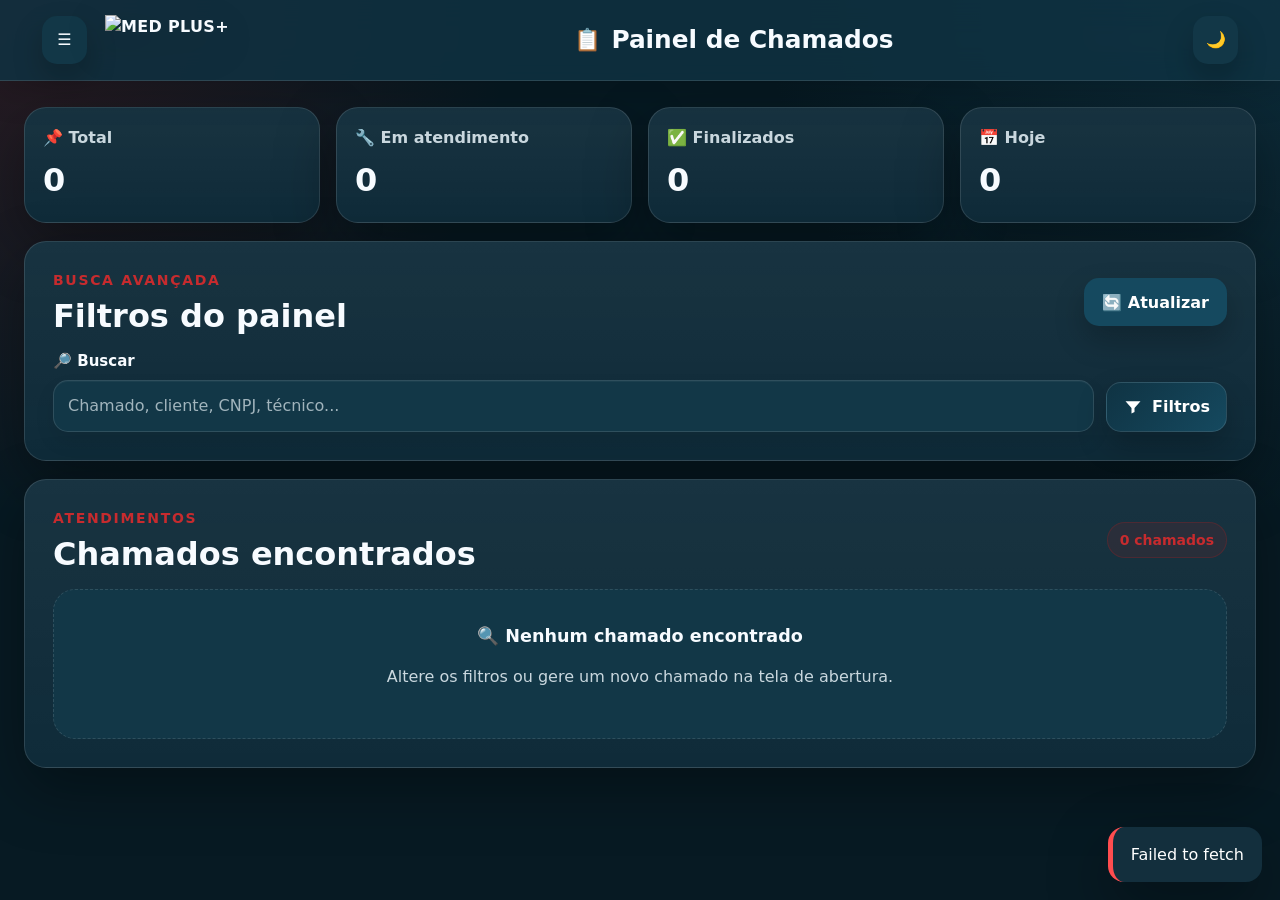
==== painel.html @ 8d83e9e7 "Add files via upload" ====
<!DOCTYPE html>
<html lang="pt-BR">
<head>
  <meta charset="UTF-8" />
  <meta name="viewport" content="width=device-width, initial-scale=1.0" />
  <title>MED PLUS+ | Painel de Chamados</title>
  <link rel="shortcut icon" href="https://blogger.googleusercontent.com/img/b/R29vZ2xl/AVvXsEjEnOYKhxs5CbcqMeT-HttvPM5xzM1Gk_jV-ca9KFkPjk3x4O4TxDfj8fb7TMnOSiqRZgmbYDyKocyrcpR10Oij6Fhs1WZjzoe_5eAXpLEUS4jT5cEJkkdppXi6frqBWKbQjg06WeVpSRdLx1M2m91LhE-siLnAp0raZ5mOh1l3hMmehkoLSzsHRmPF_fwx/w400-h400/favicon-chamados.png">
  <link rel="shortcut icon" href="https://blogger.googleusercontent.com/img/a/AVvXsEgi3Apl0d1aGH7Sgdc1OXUbwQOy-n5Vpbhw9_m6-nEz-gC8ZkcPmGbwudY_R-kpgwnj9A8uEKUyyxe3MTFi7eTRhi9lgKI9nmAN2_XBYCa8NOwPxZAK1FQBvgh2HNTLo6NVAWqRQuXYECIHDy5UHLBXyFg5l4YdU__1YVtJJmyBub4fdSTCDJDDyqCy1zdU=s1600">
  <link rel="stylesheet" href="style.css" />
</head>
<body class="app-body page-painel">
  <aside id="sidebar" class="sidebar">
    <div class="sidebar-brand">
      <a class="brand brand-logo-link" href="#" aria-label="MED PLUS+ - Abertura de Chamados">
        <img class="brand-logo-img" src="https://blogger.googleusercontent.com/img/b/R29vZ2xl/AVvXsEgywsdWKH6rlDURrDoENalBtkXnhxike5bP4lesilVl-vBhsPrYmIIDLESb8VpR1e6AcRyxgXcyW8snNH4tSyIaJmTizACfOeqQYUjoaXhPE0MmMlHigietjYjKFLpEx5lccR3l10Q5RBwQMNBG8ENz6rAsMubobIyLRZa5DOLpWFtkMEH0Bx8_2LPVZFmb/s16000/logotipo-med-plus2025-1.png" alt="MED PLUS+" loading="eager" />
      </a>
    </div>

    <nav class="sidebar-nav" aria-label="Menu lateral">
      <a class="nav-link active" href="painel.html">📋 Painel de Chamados</a>
      <a class="nav-link disabled" href="https://solucoesmedplus.github.io/central-servicos/checklist-NX.html" target="_blank" rel="noopener noreferrer">🗂️ Checklist NX</a>
      <a class="nav-link disabled" href="https://solucoesmedplus.github.io/central-servicos/checklist-clean-install-NX.html" target="_blank" rel="noopener noreferrer">🗂️ Checklist Clean Install NX</a>
      <a class="nav-link disabled" href="https://solucoesmedplus.github.io/central-servicos/checklist-reinstall-NX.html" target="_blank" rel="noopener noreferrer">🗂️ Checklist Reinstall NX</a>
      <a class="nav-link disabled" href="https://solucoesmedplus.github.io/central-servicos/checklist-cr10-12-15.html" target="_blank" rel="noopener noreferrer">🗂️ Checklist-CR10-X | CR12-X | CR15-X</a>
      <a class="nav-link disabled" href="https://solucoesmedplus.github.io/central-servicos/checklist_cr 30x-30xm.html" target="_blank" rel="noopener noreferrer">🗂️ Checklist-CR30-X | CR30-XM</a>
      <a class="nav-link disabled" href="https://solucoesmedplus.github.io/central-servicos/checklist_CR25_CR 35x.html" target="_blank" rel="noopener noreferrer">🗂️ Checklist-CR25 | CR35-X</a>
      <a class="nav-link disabled" href="https://solucoesmedplus.github.io/central-servicos/checklist_CR75_CR 85x.html" target="_blank" rel="noopener noreferrer">🗂️ Checklist-CR75 | CR85-X</a>
      <!-- <a class="nav-link disabled" href="#">⚙️ Link futuro 08</a> -->
      <!-- <a class="nav-link disabled" href="#">🔐 Link futuro 09</a> -->
      <!-- <a class="nav-link disabled" href="#">🚪 Link futuro 10</a> -->
    </nav>

    <div class="sidebar-footer">
      <span>MED PLUS+ ©</span>
      <span>Sistema de Chamados</span>
      <span>Agenda técnica</span>
      <span>Checklists</span>
    </div>
  </aside>

  <header class="topbar painel-topbar">
    <button id="sidebarToggle" class="icon-btn" type="button" aria-label="Abrir menu">☰</button>

    <a class="brand painel-brand brand-logo-link" href="painel.html" aria-label="MED PLUS+ - Painel de Chamados">
      <img class="brand-logo-img" src="https://blogger.googleusercontent.com/img/b/R29vZ2xl/AVvXsEgywsdWKH6rlDURrDoENalBtkXnhxike5bP4lesilVl-vBhsPrYmIIDLESb8VpR1e6AcRyxgXcyW8snNH4tSyIaJmTizACfOeqQYUjoaXhPE0MmMlHigietjYjKFLpEx5lccR3l10Q5RBwQMNBG8ENz6rAsMubobIyLRZa5DOLpWFtkMEH0Bx8_2LPVZFmb/s16000/logotipo-med-plus2025-1.png" alt="MED PLUS+" loading="eager" />
    </a>

    <div class="topbar-title">
      <span class="title-icon">📋</span>
      <h1>Painel de Chamados</h1>
    </div>

    <div class="topbar-actions">
      <!-- <a class="btn btn-ghost hide-mobile" href="index.html">➕ Novo</a> -->
      <button id="themeToggle" class="theme-toggle" type="button" aria-label="Alternar tema">🌙</button>
    </div>
  </header>

  <main class="painel-shell">
    <section class="dashboard-row animate-in">
      <article class="metric-card">
        <span>📌 Total</span>
        <strong id="metricTotal">0</strong>
      </article>
      <article class="metric-card">
        <span>🔧 Em atendimento</span>
        <strong id="metricAtendimento">0</strong>
      </article>
      <article class="metric-card">
        <span>✅ Finalizados</span>
        <strong id="metricFinalizado">0</strong>
      </article>
      <article class="metric-card">
        <span>📅 Hoje</span>
        <strong id="metricHoje">0</strong>
      </article>
    </section>

    <section class="filters-card animate-in delay-1">
      <div class="section-heading compact">
        <div>
          <p class="eyebrow">Busca avançada</p>
          <h2>Filtros do painel</h2>
        </div>
        <button id="reloadBtn" class="btn btn-secondary" type="button">🔄 Atualizar</button>
      </div>

      <div class="filters-search-row">
        <div class="field search-field">
          <label for="filtroBusca">🔎 Buscar</label>
          <input id="filtroBusca" type="text" placeholder="Chamado, cliente, CNPJ, técnico..." />
        </div>

        <button id="filtersToggleBtn" class="filter-toggle-btn" type="button" aria-controls="advancedFiltersAccordion" aria-expanded="false" title="Abrir filtros avançados">
          <svg class="filter-icon" viewBox="0 0 24 24" aria-hidden="true" focusable="false">
            <path d="M3 5h18l-7.2 8.1v4.8l-3.6 1.8v-6.6L3 5z"></path>
          </svg>
          <span>Filtros</span>
        </button>
      </div>

      <div id="advancedFiltersAccordion" class="filters-accordion" hidden>
        <div class="filters-grid filters-grid-advanced">
          <div class="field">
            <label for="filtroTecnico">👨‍🔧 Técnico</label>
            <input id="filtroTecnico" type="text" placeholder="Nome do técnico" />
          </div>
          <div class="field">
            <label for="filtroStatus">📌 Status</label>
            <select id="filtroStatus">
              <option value="">Todos</option>
              <option>Aluguel</option>
              <option>Avulso</option>
              <option>Contrato</option>
              <option>Desinstalação</option>
              <option>Garantia</option>
              <option>Instalação</option>
            </select>
          </div>
          <div class="field">
            <label for="filtroSituacao">🔧 Situação</label>
            <select id="filtroSituacao">
              <option value="">Todas</option>
              <option>Em atendimento 🔧</option>
              <option>Finalizado ✅</option>
            </select>
          </div>
          <div class="field">
            <label for="filtroPeriodo">🌗 Período</label>
            <select id="filtroPeriodo">
              <option value="">Todos</option>
              <option>Manhã</option>
              <option>Tarde</option>
              <option>Noite</option>
            </select>
          </div>
          <div class="field">
            <label for="filtroDataInicial">📅 Data inicial</label>
            <input id="filtroDataInicial" type="date" />
          </div>
          <div class="field">
            <label for="filtroDataFinal">📅 Data final</label>
            <input id="filtroDataFinal" type="date" />
          </div>
          <div class="filter-actions">
            <button id="clearFiltersBtn" class="btn btn-ghost" type="button">🧹 Limpar filtros</button>
          </div>
        </div>
      </div>
    </section>

    <section class="calls-section animate-in delay-2">
      <div class="section-heading compact">
        <div>
          <p class="eyebrow">Atendimentos</p>
          <h2>Chamados encontrados</h2>
        </div>
        <span id="resultCount" class="badge">0 chamados</span>
      </div>
      <div id="chamadosList" class="calls-list"></div>
      <div id="emptyState" class="empty-state hidden">
        <strong>🔍 Nenhum chamado encontrado</strong>
        <p>Altere os filtros ou gere um novo chamado na tela de abertura.</p>
      </div>
    </section>
  </main>

  <dialog id="osModal" class="modal-os">
    <div class="modal-header no-print">
      <div>
        <p class="eyebrow">Ordem de Serviço</p>
        <h2 id="modalTitle">Gerar OS</h2>
      </div>
      <button id="closeModalBtn" class="icon-btn" type="button">✕</button>
    </div>

    <form id="formOS" class="os-form">
      <input type="hidden" id="osNumeroChamado" name="numeroChamado" />

      <section id="printArea" class="print-area">
        <div class="print-header">
          <a class="brand brand-logo-link print-brand-logo" href="#" aria-label="MED PLUS+">
            <img class="brand-logo-img" src="https://blogger.googleusercontent.com/img/b/R29vZ2xl/AVvXsEgywsdWKH6rlDURrDoENalBtkXnhxike5bP4lesilVl-vBhsPrYmIIDLESb8VpR1e6AcRyxgXcyW8snNH4tSyIaJmTizACfOeqQYUjoaXhPE0MmMlHigietjYjKFLpEx5lccR3l10Q5RBwQMNBG8ENz6rAsMubobIyLRZa5DOLpWFtkMEH0Bx8_2LPVZFmb/s16000/logotipo-med-plus2025-1.png" alt="MED PLUS+" loading="eager" />
          </a>

          <div class="print-support">
            <span>Para suporte:</span>
            <strong><span class="whatsapp-symbol" aria-hidden="true">🟢</span> WhatsApp (11) 98872-0944</strong>
          </div>
        </div>

        <div class="print-document-title">
          <div class="print-title">
            <h2>Ordem de Serviço</h2>
            <p>Registro técnico de atendimento</p>
          </div>
          <div class="print-number">
            <span>Nº OS</span>
            <strong id="printNumero">MED-0000</strong>
          </div>
        </div>

        <div class="os-grid">
          <div class="field readonly"><label>🔢 Número do chamado</label><input id="osNumeroDisplay" readonly /></div>
          <div class="field readonly"><label>👨‍🔧 Técnico</label><input id="osTecnico" name="tecnico" readonly /></div>
          <div class="field readonly"><label>🏢 Cliente</label><input id="osCliente" name="cliente" readonly /></div>
          <div class="field readonly"><label>🧭 Tipo do atendimento</label><input id="osTipoAtendimento" name="tipoAtendimento" readonly /></div>
          <div class="field readonly"><label>📅 Data</label><input id="osData" name="data" readonly /></div>
          <div class="field"><label>▶️ Hora início</label><input id="osHoraInicio" name="horaInicio" type="time" /></div>
          <div class="field"><label>⏹️ Hora fim</label><input id="osHoraFim" name="horaFim" type="time" /></div>
          <div class="field readonly"><label>🌗 Período</label><input id="osPeriodo" name="periodo" readonly /></div>
          <div class="field readonly"><label>🧾 CNPJ</label><input id="osCnpj" name="cnpj" readonly /></div>
          <div class="field field-wide readonly"><label>📍 Endereço</label><input id="osEndereco" name="endereco" readonly /></div>
          <div class="field">
            <label for="osSituacao">🔧 Situação</label>
            <select id="osSituacao" name="situacao" required>
              <option value="">Selecione...</option>
              <option>Em atendimento 🔧</option>
              <option>Finalizado ✅</option>
            </select>
          </div>
          <div class="field readonly"><label>📌 Status</label><input id="osStatus" name="status" readonly /></div>
          <div class="field readonly"><label>👤 Nome do responsável</label><input id="osNomeResponsavel" name="nomeResponsavel" readonly /></div>
          <div class="field readonly"><label>📞 Telefone</label><input id="osTelefone" name="telefone" readonly /></div>

          <div class="field field-full equipamentos-block">
            <div class="inline-heading">
              <label>🩺 Equipamentos</label>
              <button id="addEquipamentoBtn" class="btn btn-secondary no-print" type="button">➕ Adicionar equipamento</button>
            </div>
            <div id="equipamentosContainer" class="equipamentos-container"></div>
          </div>

          <div class="field field-wide readonly"><label>⚠️ Descrição da falha</label><textarea id="osDescricaoFalha" name="descricaoFalha" rows="4" readonly></textarea></div>
          <div class="field field-wide"><label>🛠️ Ação tomada pelo técnico</label><textarea id="osAcaoTomadaTecnico" name="acaoTomadaTecnico" rows="4" placeholder="Informe o que foi realizado no atendimento"></textarea></div>

          <div class="field field-full no-print">
            <label for="osFotos">📷 Fotos diversas</label>
            <input id="osFotos" type="file" accept="image/*" multiple />
            <small class="field-help">As fotos serão salvas automaticamente no Google Drive e a planilha receberá somente as URLs.</small>
          </div>

          <div class="field field-full fotos-block">
            <label>🖼️ Fotos anexadas</label>
            <div id="fotosPreview" class="fotos-preview"></div>
          </div>

          <div class="signature-grid field-full">
            <div class="signature-card">
              <div class="inline-heading">
                <label>✍️ Assinatura do Cliente</label>
                <button class="btn btn-ghost no-print" data-clear-signature="cliente" type="button">🧹 Limpar</button>
              </div>
              <canvas id="assinaturaCliente" width="520" height="180"></canvas>
              <p>Responsável do Cliente</p>
            </div>
            <div class="signature-card">
              <div class="inline-heading">
                <label>✍️ Assinatura do Técnico</label>
                <button class="btn btn-ghost no-print" data-clear-signature="tecnico" type="button">🧹 Limpar</button>
              </div>
              <canvas id="assinaturaTecnico" width="520" height="180"></canvas>
              <p>Técnico Responsável</p>
            </div>
          </div>
        </div>
      </section>

      <div class="modal-actions no-print">
        <button class="btn btn-primary" type="submit">💾 Salvar OS</button>
        <button id="printBtn" class="btn btn-secondary" type="button">🖨️ Imprimir/PDF</button>
        <button id="limparOSBtn" class="btn btn-ghost" type="button">🧹 Limpar campos técnicos</button>
      </div>
    </form>
  </dialog>

  <div id="toast" class="toast" role="status" aria-live="polite"></div>

  <script src="script.js"></script>
</body>
</html>
---- style.css ----
:root {
  --primary: #0f3343;
  --primary-2: #15495f;
  --danger: #a61e20;
  --danger-2: #c72b2e;
  --muted: #9b969c;
  --paper: #f4f4f4;
  --bg: #071a23;
  --surface: #0f2b39;
  --surface-2: #123747;
  --surface-3: #173f51;
  --text: #f7fbff;
  --text-soft: #c9d7de;
  --line: rgba(255, 255, 255, 0.12);
  --shadow: 0 22px 60px rgba(0, 0, 0, 0.35);
  --shadow-soft: 0 14px 30px rgba(0, 0, 0, 0.22);
  --radius: 22px;
  --radius-sm: 14px;
  --topbar-h: 76px;
  --font-sans: system-ui, -apple-system, BlinkMacSystemFont, "Segoe UI", Roboto, "Helvetica Neue", Arial, "Noto Sans", "Liberation Sans", sans-serif, "Apple Color Emoji", "Segoe UI Emoji", "Segoe UI Symbol";
  --font-title: var(--font-sans);
  --font-body: var(--font-sans);
  --font-mono: ui-monospace, "SF Mono", "Roboto Mono", "Cascadia Mono", "Segoe UI Mono", Menlo, Monaco, Consolas, "Liberation Mono", "Courier New", monospace;
}

body.theme-light {
  --bg: #eef3f6;
  --surface: #ffffff;
  --surface-2: #f7fafc;
  --surface-3: #edf4f7;
  --text: #102936;
  --text-soft: #58717d;
  --line: rgba(15, 51, 67, 0.14);
  --shadow: 0 22px 60px rgba(15, 51, 67, 0.14);
  --shadow-soft: 0 14px 30px rgba(15, 51, 67, 0.10);
}

* {
  box-sizing: border-box;
}

html {
  scroll-behavior: smooth;
  font-size: 16px;
  -webkit-text-size-adjust: 100%;
  text-size-adjust: 100%;
}

body {
  margin: 0;
  min-height: 100vh;
  color: var(--text);
  font-family: var(--font-body);
  font-size: 1rem;
  line-height: 1.55;
  text-rendering: optimizeLegibility;
  -webkit-font-smoothing: antialiased;
  -moz-osx-font-smoothing: grayscale;
  background:
    radial-gradient(circle at top left, rgba(166, 30, 32, 0.22), transparent 32rem),
    radial-gradient(circle at top right, rgba(15, 51, 67, 0.72), transparent 32rem),
    var(--bg);
}

button,
input,
select,
textarea {
  font: inherit;
}

a {
  color: inherit;
  text-decoration: none;
}

.hidden {
  display: none !important;
}

.topbar {
  position: sticky;
  top: 0;
  z-index: 20;
  min-height: var(--topbar-h);
  display: grid;
  grid-template-columns: minmax(190px, auto) 1fr minmax(140px, auto);
  align-items: center;
  gap: 18px;
  padding: 14px clamp(16px, 4vw, 42px);
  background: rgba(15, 51, 67, 0.82);
  border-bottom: 1px solid var(--line);
  backdrop-filter: blur(16px);
  box-shadow: 0 10px 35px rgba(0, 0, 0, 0.18);
}

body.theme-light .topbar {
  background: rgba(255, 255, 255, 0.86);
}

.brand,
.sidebar-brand,
.print-logo {
  display: inline-flex;
  align-items: center;
  gap: 10px;
  font-family: var(--font-title);
  font-weight: 800;
  letter-spacing: 0.02em;
}

.brand-mark {
  width: 38px;
  height: 38px;
  border-radius: 13px;
  display: inline-grid;
  place-items: center;
  color: white;
  background: linear-gradient(135deg, var(--danger), var(--danger-2));
  box-shadow: 0 12px 24px rgba(166, 30, 32, 0.35);
}

.brand-text {
  white-space: nowrap;
}

.brand-logo-link {
  min-width: 190px;
  min-height: 52px;
  gap: 0;
  align-items: center;
}

.brand-logo-img {
  display: block;
  width: auto;
  height: 54px;
  max-width: 210px;
  object-fit: contain;
  filter: drop-shadow(0 12px 22px rgba(0, 0, 0, 0.24));
}

.painel-topbar .brand-logo-link {
  min-width: 170px;
}

.painel-topbar .brand-logo-img {
  height: 50px;
  max-width: 190px;
}

.topbar-title {
  display: flex;
  align-items: center;
  justify-content: center;
  gap: 10px;
  text-align: center;
}

.topbar-title h1 {
  margin: 0;
  font-family: var(--font-title);
  font-size: clamp(1.05rem, 2.4vw, 1.55rem);
  font-weight: 800;
}

.title-icon {
  font-size: 1.35rem;
}

.topbar-actions {
  display: flex;
  justify-content: flex-end;
  align-items: center;
  gap: 10px;
}

.theme-toggle,
.icon-btn {
  width: 45px;
  height: 45px;
  border: 0;
  border-radius: 15px;
  color: var(--text);
  cursor: pointer;
  background: var(--surface-2);
  box-shadow: var(--shadow-soft);
  transition: transform 0.2s ease, background 0.2s ease;
}

.theme-toggle:hover,
.icon-btn:hover,
.btn:hover {
  transform: translateY(-2px);
}

.page-shell,
.painel-shell {
  width: min(1220px, calc(100% - 32px));
  margin: 26px auto 34px;
}

.page-painel .painel-shell {
  width: min(1480px, calc(100% - 48px));
  max-width: 1480px;
  margin: 26px auto 34px;
}

.hero-card,
.form-card,
.admin-card,
.filters-card,
.calls-section,
.metric-card {
  background: linear-gradient(180deg, rgba(255, 255, 255, 0.04), transparent), var(--surface);
  border: 1px solid var(--line);
  border-radius: var(--radius);
  box-shadow: var(--shadow);
}

.hero-card {
  display: flex;
  justify-content: space-between;
  gap: 22px;
  padding: clamp(22px, 4vw, 34px);
  margin-bottom: 22px;
  overflow: hidden;
  position: relative;
}

.hero-card::after {
  content: "";
  position: absolute;
  inset: auto -30px -60px auto;
  width: 240px;
  height: 240px;
  background: radial-gradient(circle, rgba(166, 30, 32, 0.22), transparent 68%);
  pointer-events: none;
}

.eyebrow {
  margin: 0 0 8px;
  color: var(--danger-2);
  text-transform: uppercase;
  font-family: var(--font-title);
  font-size: 0.75rem;
  font-weight: 800;
  letter-spacing: 0.12em;
}

.hero-card h2,
.section-heading h2 {
  margin: 0;
  font-family: var(--font-title);
  font-size: clamp(1.25rem, 3vw, 2rem);
  line-height: 1.15;
}

.hero-text {
  max-width: 760px;
  color: var(--text-soft);
  font-size: 1rem;
  line-height: 1.65;
}

.hero-status {
  align-self: center;
  min-width: 188px;
  padding: 18px;
  border-radius: var(--radius-sm);
  background: var(--surface-2);
  border: 1px solid var(--line);
  box-shadow: var(--shadow-soft);
}

.hero-status strong,
.hero-status small {
  display: block;
}

.hero-status small {
  color: var(--text-soft);
  margin-top: 4px;
}

.pulse-dot {
  width: 13px;
  height: 13px;
  display: inline-block;
  border-radius: 50%;
  background: #32d583;
  box-shadow: 0 0 0 0 rgba(50, 213, 131, 0.65);
  animation: pulse 1.8s infinite;
  margin-right: 8px;
}

@keyframes pulse {
  70% { box-shadow: 0 0 0 12px rgba(50, 213, 131, 0); }
  100% { box-shadow: 0 0 0 0 rgba(50, 213, 131, 0); }
}

.form-card,
.admin-card,
.filters-card,
.calls-section {
  padding: clamp(18px, 3vw, 28px);
}

.section-heading {
  display: flex;
  justify-content: space-between;
  align-items: flex-start;
  gap: 16px;
  margin-bottom: 22px;
}

.section-heading.compact {
  align-items: center;
  margin-bottom: 16px;
}

.badge {
  display: inline-flex;
  align-items: center;
  justify-content: center;
  min-height: 34px;
  padding: 7px 12px;
  border-radius: 999px;
  background: rgba(166, 30, 32, 0.14);
  color: var(--danger-2);
  border: 1px solid rgba(166, 30, 32, 0.28);
  font-weight: 800;
  font-family: var(--font-title);
  white-space: nowrap;
}

.grid-form,
.filters-grid,
.os-grid {
  display: grid;
  grid-template-columns: repeat(3, minmax(0, 1fr));
  gap: 16px;
}

.filters-grid {
  grid-template-columns: repeat(4, minmax(0, 1fr));
}

.filters-search-row {
  display: grid;
  grid-template-columns: minmax(0, 1fr) auto;
  align-items: end;
  gap: 12px;
}

.search-field {
  min-width: 0;
}

.filter-toggle-btn {
  min-width: 118px;
  min-height: 47px;
  display: inline-flex;
  align-items: center;
  justify-content: center;
  gap: 9px;
  border: 1px solid var(--line);
  border-radius: 15px;
  padding: 12px 16px;
  color: #fff;
  cursor: pointer;
  font-family: var(--font-title);
  font-weight: 800;
  background: linear-gradient(135deg, var(--primary), var(--primary-2));
  box-shadow: var(--shadow-soft);
  transition: transform 0.2s ease, box-shadow 0.2s ease, background 0.2s ease;
}

.filter-toggle-btn:hover {
  transform: translateY(-2px);
}

.filter-toggle-btn.active {
  background: linear-gradient(135deg, var(--danger), var(--danger-2));
}

.filter-icon {
  width: 20px;
  height: 20px;
  fill: currentColor;
  flex: 0 0 auto;
}

.filters-accordion {
  margin-top: 16px;
  padding-top: 16px;
  border-top: 1px solid var(--line);
}

.filters-accordion[hidden] {
  display: none !important;
}

.filters-accordion.open {
  animation: accordionIn 0.22s ease both;
}

@keyframes accordionIn {
  from {
    opacity: 0;
    transform: translateY(-6px);
  }
  to {
    opacity: 1;
    transform: translateY(0);
  }
}

.filters-grid-advanced {
  grid-template-columns: repeat(3, minmax(0, 1fr));
}

.field {
  display: flex;
  flex-direction: column;
  gap: 8px;
}

.field label,
.inline-heading label {
  color: var(--text);
  font-weight: 800;
  font-family: var(--font-title);
  font-size: 0.88rem;
}

.field input,
.field select,
.field textarea {
  width: 100%;
  color: var(--text);
  background: var(--surface-2);
  border: 1px solid var(--line);
  border-radius: 15px;
  outline: none;
  padding: 13px 14px;
  box-shadow: inset 0 1px 0 rgba(255, 255, 255, 0.04), 0 10px 20px rgba(0, 0, 0, 0.08);
  transition: border 0.2s ease, box-shadow 0.2s ease, transform 0.2s ease;
}

.field textarea {
  min-height: 116px;
  resize: vertical;
}

.field input:focus,
.field select:focus,
.field textarea:focus {
  border-color: rgba(166, 30, 32, 0.68);
  box-shadow: 0 0 0 4px rgba(166, 30, 32, 0.12), 0 10px 24px rgba(0, 0, 0, 0.12);
}

.field input::placeholder,
.field textarea::placeholder {
  color: color-mix(in srgb, var(--text-soft), transparent 22%);
}

.field.readonly input,
.field.readonly textarea {
  opacity: 0.92;
  background: color-mix(in srgb, var(--surface-2), var(--muted) 8%);
}

.field-help {
  min-height: 16px;
  color: var(--text-soft);
  font-size: 0.78rem;
}

.field-help.error {
  color: #ff8587;
}

.field-help.ok {
  color: #50d08b;
}

.field-wide {
  grid-column: span 2;
}

.field-full {
  grid-column: 1 / -1;
}

.form-actions,
.filter-actions,
.modal-actions {
  display: flex;
  align-items: center;
  gap: 12px;
  flex-wrap: wrap;
  margin-top: 8px;
}

.filter-actions {
  align-self: end;
  margin-top: 0;
}

.btn {
  display: inline-flex;
  align-items: center;
  justify-content: center;
  min-height: 45px;
  gap: 8px;
  border: 0;
  border-radius: 15px;
  padding: 12px 18px;
  color: var(--text);
  cursor: pointer;
  font-weight: 800;
  font-family: var(--font-title);
  transition: transform 0.2s ease, box-shadow 0.2s ease, opacity 0.2s ease;
  box-shadow: var(--shadow-soft);
}

.btn:disabled {
  cursor: not-allowed;
  opacity: 0.65;
  transform: none;
}

.btn-primary {
  color: #fff;
  background: linear-gradient(135deg, var(--danger), var(--danger-2));
}

.btn-secondary {
  background: var(--primary-2);
  color: #fff;
}

.btn-danger {
  background: linear-gradient(135deg, var(--danger), var(--danger-2));
  color: #fff;
}

.btn-small {
  min-height: 38px;
  padding: 9px 12px;
  border-radius: 12px;
  font-size: 0.82rem;
}

.btn-ghost {
  background: var(--surface-2);
  border: 1px solid var(--line);
}

/* Área administrativa da abertura */
.admin-card {
  margin-top: 22px;
}

.admin-toolbar {
  display: grid;
  grid-template-columns: 2fr 1fr;
  gap: 16px;
  margin-bottom: 16px;
}

.admin-table-wrap {
  width: 100%;
  overflow-x: auto;
  border: 1px solid var(--line);
  border-radius: 18px;
  background: var(--surface-2);
  box-shadow: var(--shadow-soft);
}

.admin-table {
  width: 100%;
  min-width: 860px;
  border-collapse: collapse;
}

.admin-table th,
.admin-table td {
  padding: 13px 14px;
  text-align: left;
  border-bottom: 1px solid var(--line);
  vertical-align: middle;
}

.admin-table th {
  color: var(--text);
  background: color-mix(in srgb, var(--primary), transparent 14%);
  font-family: var(--font-title);
  font-size: 0.78rem;
  letter-spacing: 0.08em;
  text-transform: uppercase;
}

.admin-table tr:last-child td {
  border-bottom: 0;
}

.admin-table td {
  color: var(--text-soft);
}

.admin-table td strong {
  color: var(--text);
}

.admin-actions {
  display: flex;
  flex-wrap: wrap;
  gap: 8px;
}

.footer {
  width: min(1220px, calc(100% - 32px));
  margin: 0 auto 22px;
  padding: 16px;
  color: var(--text-soft);
  text-align: center;
}

.toast {
  position: fixed;
  right: 18px;
  bottom: 18px;
  z-index: 60;
  max-width: 420px;
  transform: translateY(20px);
  opacity: 0;
  pointer-events: none;
  padding: 16px 18px;
  border-radius: 16px;
  color: #fff;
  background: #132f3d;
  border-left: 5px solid var(--danger-2);
  box-shadow: var(--shadow);
  transition: opacity 0.25s ease, transform 0.25s ease;
}

.toast.show {
  opacity: 1;
  transform: translateY(0);
}

.toast.success { border-left-color: #32d583; }
.toast.error { border-left-color: #ff4d4f; }

.animate-in {
  animation: floatIn 0.45s ease both;
}

.delay-1 { animation-delay: 0.08s; }
.delay-2 { animation-delay: 0.16s; }

@keyframes floatIn {
  from { opacity: 0; transform: translateY(12px); }
  to { opacity: 1; transform: translateY(0); }
}

/* Painel */
.sidebar {
  position: fixed;
  inset: 0 auto 0 0;
  z-index: 35;
  width: 300px;
  max-width: calc(100vw - 28px);
  padding: 22px 18px;
  display: flex;
  flex-direction: column;
  background: rgba(15, 51, 67, 0.96);
  border-right: 1px solid var(--line);
  box-shadow: var(--shadow);
  backdrop-filter: blur(18px);
  transform: translateX(-105%);
  opacity: 0;
  visibility: hidden;
  transition: transform 0.25s ease, opacity 0.25s ease, visibility 0.25s ease;
}

.sidebar.open {
  transform: translateX(0);
  opacity: 1;
  visibility: visible;
}

.sidebar-overlay {
  position: fixed;
  inset: 0;
  z-index: 30;
  background: rgba(3, 12, 18, 0.58);
  backdrop-filter: blur(3px);
  opacity: 0;
  visibility: hidden;
  transition: opacity 0.25s ease, visibility 0.25s ease;
}

.sidebar-overlay.show {
  opacity: 1;
  visibility: visible;
}

body.sidebar-menu-open {
  overflow: hidden;
}

body.theme-light .sidebar {
  background: rgba(255, 255, 255, 0.96);
}

.sidebar-brand {
  padding: 8px 8px 18px;
  border-bottom: 1px solid var(--line);
}

.sidebar-nav {
  display: grid;
  gap: 10px;
  margin-top: 18px;
}

.nav-link {
  display: flex;
  align-items: center;
  gap: 10px;
  min-height: 44px;
  padding: 12px 14px;
  border-radius: 15px;
  color: var(--text-soft);
  border: 1px solid transparent;
  transition: background 0.2s ease, color 0.2s ease, transform 0.2s ease;
}

.nav-link:hover,
.nav-link.active {
  color: var(--text);
  background: var(--surface-2);
  border-color: var(--line);
  transform: translateX(2px);
}

.nav-link.disabled {
  opacity: 0.72;
}

.sidebar-footer {
  margin-top: auto;
  display: grid;
  gap: 7px;
  padding: 18px 12px 6px;
  color: var(--text-soft);
  font-size: 0.82rem;
  border-top: 1px solid var(--line);
}

.painel-topbar {
  left: 0;
  grid-template-columns: auto auto 1fr auto;
}

.painel-brand {
  display: inline-flex;
}

.dashboard-row {
  display: grid;
  grid-template-columns: repeat(4, minmax(0, 1fr));
  gap: 16px;
  margin-bottom: 18px;
}

.metric-card {
  padding: 18px;
}

.metric-card span,
.metric-card strong {
  display: block;
}

.metric-card span {
  color: var(--text-soft);
  font-weight: 700;
}

.metric-card strong {
  margin-top: 8px;
  font-family: var(--font-title);
  font-size: 2rem;
}

.filters-card {
  margin-bottom: 18px;
}

.calls-list {
  display: grid;
  grid-template-columns: repeat(2, minmax(0, 1fr));
  gap: 16px;
}

.call-card {
  padding: 18px;
  border-radius: var(--radius-sm);
  background: var(--surface-2);
  border: 1px solid var(--line);
  box-shadow: var(--shadow-soft);
  transition: transform 0.2s ease, border 0.2s ease;
}

.call-card:hover {
  transform: translateY(-2px);
  border-color: rgba(166, 30, 32, 0.35);
}

.call-card-header {
  display: flex;
  justify-content: space-between;
  gap: 12px;
  margin-bottom: 12px;
}

.call-card h3 {
  margin: 0;
  font-family: var(--font-title);
  font-size: 1.1rem;
}

.call-title-separator {
  color: var(--danger-2);
  margin: 0 4px;
}

.call-title-tecnico {
  color: var(--text-soft);
  font-size: 0.95rem;
  font-weight: 800;
}

.call-card .client {
  color: var(--text-soft);
  margin-top: 4px;
}

.call-main {
  min-width: 0;
}

.call-client-row {
  display: flex;
  align-items: center;
  flex-wrap: wrap;
  gap: 8px;
  margin-top: 4px;
}

.call-client-row .client {
  margin-top: 0;
}

.details-toggle {
  min-height: 32px;
  display: inline-flex;
  align-items: center;
  justify-content: center;
  gap: 6px;
  padding: 7px 11px;
  border: 1px solid var(--line);
  border-radius: 999px;
  color: var(--text);
  background: color-mix(in srgb, var(--surface-3), transparent 8%);
  cursor: pointer;
  font-family: var(--font-title);
  font-size: 0.76rem;
  font-weight: 800;
  box-shadow: var(--shadow-soft);
  transition: transform 0.2s ease, background 0.2s ease, border-color 0.2s ease;
}

.details-toggle:hover {
  transform: translateY(-1px);
}

.details-toggle.active {
  color: #fff;
  background: linear-gradient(135deg, var(--danger), var(--danger-2));
  border-color: transparent;
}

.call-contact-grid {
  display: grid;
  grid-template-columns: repeat(2, minmax(0, 1fr));
  gap: 10px;
  margin: 12px 0 0;
}

.call-contact-grid div {
  min-width: 0;
  padding: 10px;
  border-radius: 12px;
  background: color-mix(in srgb, var(--surface-3), transparent 12%);
  border: 1px solid var(--line);
}

.call-contact-grid span {
  display: block;
  color: var(--text-soft);
  font-size: 0.78rem;
}

.call-contact-grid strong {
  display: block;
  margin-top: 2px;
  color: var(--text);
  overflow-wrap: anywhere;
}

.call-contact-grid .call-detail-wide {
  grid-column: 1 / -1;
}

.call-details {
  margin-top: 14px;
  padding-top: 14px;
  border-top: 1px solid var(--line);
}

.call-details[hidden] {
  display: none !important;
}

.call-details.open {
  animation: accordionIn 0.22s ease both;
}

.status-pill {
  display: inline-flex;
  align-items: center;
  min-height: 30px;
  border-radius: 999px;
  padding: 6px 10px;
  color: #fff;
  background: var(--primary-2);
  font-size: 0.78rem;
  font-weight: 800;
  white-space: nowrap;
}

.status-pill.finalizado {
  background: #198754;
}

.call-info {
  display: grid;
  grid-template-columns: repeat(2, minmax(0, 1fr));
  gap: 10px;
  margin: 12px 0;
}

.call-info div {
  min-width: 0;
  padding: 10px;
  border-radius: 12px;
  background: color-mix(in srgb, var(--surface-3), transparent 20%);
  border: 1px solid var(--line);
}

.call-info span {
  display: block;
  color: var(--text-soft);
  font-size: 0.78rem;
}

.call-info strong {
  display: block;
  overflow: hidden;
  text-overflow: ellipsis;
  white-space: nowrap;
  margin-top: 2px;
}

.call-description {
  color: var(--text-soft);
  display: -webkit-box;
  line-clamp: 3;
  -webkit-line-clamp: 3;
  -webkit-box-orient: vertical;
  overflow: hidden;
  line-height: 1.55;
}

.call-actions {
  display: flex;
  gap: 10px;
  flex-wrap: wrap;
  margin-top: 14px;
}

.empty-state {
  text-align: center;
  padding: 34px;
  color: var(--text-soft);
  border: 1px dashed var(--line);
  border-radius: var(--radius);
  background: var(--surface-2);
}

.empty-state strong {
  display: block;
  color: var(--text);
  font-family: var(--font-title);
  font-size: 1.1rem;
}

/* Modal OS */
dialog::backdrop {
  background: rgba(0, 0, 0, 0.62);
  backdrop-filter: blur(3px);
}

.modal-os {
  width: min(1180px, calc(100% - 28px));
  height: min(92vh, 920px);
  max-height: 92vh;
  color: var(--text);
  background: var(--surface);
  border: 1px solid var(--line);
  border-radius: 24px;
  padding: 0;
  box-shadow: var(--shadow);
  overflow: hidden;
}

.modal-os[open] {
  display: flex;
  flex-direction: column;
}

.modal-header,
.modal-actions {
  display: flex;
  align-items: center;
  justify-content: space-between;
  gap: 14px;
  padding: 18px 22px;
  border-bottom: 1px solid var(--line);
  background: var(--surface-2);
}

.modal-actions {
  flex: 0 0 auto;
  justify-content: flex-end;
  border-top: 1px solid var(--line);
  border-bottom: 0;
  margin-top: 0;
}

.modal-header {
  flex: 0 0 auto;
}

.modal-header h2 {
  margin: 0;
  font-family: var(--font-title);
}

.os-form {
  display: flex;
  flex: 1 1 auto;
  flex-direction: column;
  min-height: 0;
  overflow: hidden;
}

.print-area {
  flex: 1 1 auto;
  min-height: 0;
  overflow-y: auto;
  padding: 22px;
}

.print-header {
  display: grid;
  grid-template-columns: minmax(180px, auto) 1fr;
  gap: 18px;
  align-items: center;
  margin-bottom: 14px;
  padding: 18px;
  border-radius: 18px;
  background: linear-gradient(135deg, var(--primary), var(--primary-2));
  color: #fff;
  box-shadow: var(--shadow-soft);
}

.print-brand-logo {
  min-width: 0;
}

.print-brand-logo .brand-logo-img {
  height: 54px;
  max-width: 220px;
}

.print-support {
  display: grid;
  justify-items: end;
  gap: 4px;
  text-align: right;
  font-family: var(--font-title);
}

.print-support span {
  font-size: 0.78rem;
  font-weight: 800;
  letter-spacing: 0.08em;
  text-transform: uppercase;
  opacity: 0.86;
}

.print-support strong {
  font-size: 1rem;
  font-weight: 800;
}

.whatsapp-symbol {
  font-size: 0.9rem;
  letter-spacing: 0;
  text-transform: none;
  opacity: 1;
  margin-right: 4px;
}

.print-document-title {
  display: grid;
  grid-template-columns: 1fr auto;
  gap: 18px;
  align-items: center;
  margin-bottom: 18px;
  padding: 16px 18px;
  border-radius: 18px;
  background: var(--surface-2);
  border: 1px solid var(--line);
}

.print-title {
  text-align: left;
}

.print-title h2,
.print-title p {
  margin: 0;
}

.print-title h2 {
  font-family: var(--font-title);
  font-size: 1.55rem;
}

.print-title p {
  margin-top: 5px;
  color: var(--text-soft);
}

.print-number {
  text-align: right;
}

.print-number span,
.print-number strong {
  display: block;
}

.print-number span {
  color: var(--text-soft);
  font-size: 0.75rem;
  text-transform: uppercase;
  letter-spacing: 0.1em;
}

.print-number strong {
  margin-top: 4px;
  font-family: var(--font-title);
  font-size: 1.35rem;
}

.equipamentos-block {
  padding: 14px;
  border-radius: 18px;
  background: color-mix(in srgb, var(--surface-2), transparent 25%);
  border: 1px solid var(--line);
}

.inline-heading {
  display: flex;
  justify-content: space-between;
  align-items: center;
  gap: 12px;
  margin-bottom: 10px;
}

.equipamentos-container {
  display: grid;
  gap: 10px;
}

.equipamento-row {
  display: grid;
  grid-template-columns: 1fr auto;
  gap: 10px;
  align-items: center;
}

.equipamento-row input {
  width: 100%;
  color: var(--text);
  background: var(--surface-2);
  border: 1px solid var(--line);
  border-radius: 15px;
  padding: 13px 14px;
}

.remove-equip-btn {
  width: 44px;
  height: 44px;
  border: 0;
  border-radius: 14px;
  color: #fff;
  background: var(--danger);
  cursor: pointer;
}

.fotos-preview {
  display: grid;
  grid-template-columns: repeat(4, minmax(0, 1fr));
  gap: 12px;
  min-height: 66px;
}

.photo-card {
  position: relative;
  overflow: hidden;
  border-radius: 14px;
  background: var(--surface-2);
  border: 1px solid var(--line);
}

.photo-delete-btn {
  position: absolute;
  top: 8px;
  right: 8px;
  width: 36px;
  height: 36px;
  display: inline-grid;
  place-items: center;
  border: 0;
  border-radius: 12px;
  color: #fff;
  background: rgba(166, 30, 32, 0.94);
  cursor: pointer;
  box-shadow: 0 10px 24px rgba(0, 0, 0, 0.28);
}

.photo-delete-btn:hover {
  transform: translateY(-1px);
}

.photo-card img {
  display: block;
  width: 100%;
  aspect-ratio: 4 / 3;
  object-fit: cover;
}

.photo-card a,
.photo-card span {
  display: block;
  padding: 8px;
  color: var(--text-soft);
  font-size: 0.76rem;
  word-break: break-word;
}

.print-value {
  display: none;
}


.signature-grid {
  display: grid;
  grid-template-columns: repeat(2, minmax(0, 1fr));
  gap: 16px;
}

.signature-card {
  padding: 14px;
  border-radius: 18px;
  background: color-mix(in srgb, var(--surface-2), transparent 20%);
  border: 1px solid var(--line);
}

.signature-card canvas {
  display: block;
  width: 100%;
  height: 180px;
  background: #fff;
  border: 2px dashed rgba(15, 51, 67, 0.3);
  border-radius: 14px;
  touch-action: none;
}

.signature-card p {
  margin: 10px 0 0;
  color: var(--text-soft);
  text-align: center;
  border-top: 1px solid var(--line);
  padding-top: 8px;
}


/* Tipografia nativa e usabilidade para técnicos em campo
   - system-ui: San Francisco no iOS/macOS, Roboto no Android, Segoe UI no Windows.
   - Mínimo de 16px para leitura e 14px apenas para metadados.
   - Alvos de toque com no mínimo 48px de altura. */
body,
button,
input,
select,
textarea {
  font-family: var(--font-body);
  font-size: 1rem;
  line-height: 1.45;
}

p,
.hero-text,
.call-description,
.admin-table td,
.call-info strong,
.call-contact-grid strong,
.field input,
.field select,
.field textarea,
.nav-link {
  font-size: 1rem;
}

.eyebrow,
.field-help,
.admin-table th,
.sidebar-footer,
.call-info span,
.call-contact-grid span,
.status-pill,
.badge,
.btn-small,
.photo-card span,
.print-support span,
.print-title p,
.print-number span {
  font-size: 0.875rem;
}

.field label,
.inline-heading label {
  font-size: 0.9375rem;
}

.topbar-title h1 {
  font-size: clamp(1.125rem, 2.1vw, 1.55rem);
}

.hero-card h2,
.section-heading h2 {
  font-size: clamp(1.35rem, 2.7vw, 2rem);
}

.call-card h3 {
  font-family: var(--font-title);
  font-size: clamp(1.05rem, 1.8vw, 1.2rem);
  line-height: 1.25;
}

.call-title-tecnico {
  font-size: 1rem;
}

.call-card .client {
  font-size: 1rem;
  line-height: 1.35;
}

.btn,
.btn-small,
.theme-toggle,
.icon-btn,
.filter-toggle-btn,
.details-toggle,
.nav-link,
.call-card,
.metric-card,
input,
select,
textarea,
.remove-equip-btn,
.photo-delete-btn {
  min-height: 48px;
}

.btn-small,
.details-toggle {
  padding: 10px 14px;
}

.details-toggle {
  font-size: 0.875rem;
}

button,
.btn,
.details-toggle,
.filter-toggle-btn,
.call-card {
  touch-action: manipulation;
}

.protocol-code,
.call-protocol,
#chamadoBadge,
#printNumero,
#osNumeroDisplay,
#osNumeroChamado,
#numeroChamadoAdmin,
.admin-table td:first-child strong,
.equipamento-input,
#modeloEquipamento,
#osModeloEquipamento,
.equipamento-row .print-value {
  font-family: var(--font-mono) !important;
  font-variant-numeric: tabular-nums;
  letter-spacing: 0.01em;
}

input[inputmode="numeric"],
input[inputmode="tel"],
input[type="time"],
input[type="date"] {
  font-variant-numeric: tabular-nums;
}

@media (max-width: 760px) {
  body {
    font-size: 1rem;
  }

  .topbar-title h1 {
    font-size: 1rem;
  }

  .call-card {
    padding: 16px;
  }
}

/* Responsivo */
@media (max-width: 1100px) {
  .grid-form,
  .os-grid,
  .filters-grid {
    grid-template-columns: repeat(2, minmax(0, 1fr));
  }

  .dashboard-row {
    grid-template-columns: repeat(2, minmax(0, 1fr));
  }

  .calls-list {
    grid-template-columns: 1fr;
  }

  .page-painel .painel-shell {
    margin-left: auto;
    margin-right: auto;
  }

  .painel-topbar {
    left: 0;
  }

  .painel-brand {
    display: inline-flex;
  }
}

@media (max-width: 760px) {
  .topbar,
  .painel-topbar {
    grid-template-columns: auto 1fr auto;
    gap: 10px;
    padding: 12px 14px;
  }

  .painel-topbar .brand {
    display: none;
  }

  .topbar .brand-logo-link {
    min-width: 0;
  }

  .topbar .brand-logo-img {
    height: 40px;
    max-width: 128px;
  }

  .topbar .brand .brand-text {
    display: none;
  }

  .topbar-title {
    justify-content: flex-start;
  }

  .topbar-title h1 {
    font-size: 1rem;
  }

  .hide-mobile {
    display: none !important;
  }

  .page-shell,
  .painel-shell,
  .page-painel .painel-shell {
    width: calc(100% - 24px);
    margin: 16px auto 24px;
  }

  .hero-card {
    flex-direction: column;
  }

  .hero-status {
    width: 100%;
  }

  .grid-form,
  .os-grid,
  .filters-grid,
  .dashboard-row,
  .signature-grid,
  .admin-toolbar {
    grid-template-columns: 1fr;
  }

  .filters-search-row {
    grid-template-columns: 1fr;
  }

  .filter-toggle-btn {
    width: 100%;
  }

  .field-wide {
    grid-column: 1;
  }

  .section-heading,
  .section-heading.compact,
  .call-card-header,
  .print-header {
    flex-direction: column;
    display: flex;
    align-items: stretch;
  }

  .print-title,
  .print-number {
    text-align: center;
  }

  .call-info,
  .call-contact-grid,
  .fotos-preview {
    grid-template-columns: 1fr;
  }

  .call-client-row {
    align-items: stretch;
  }

  .details-toggle {
    width: 100%;
  }

  .form-actions,
  .modal-actions {
    align-items: stretch;
    flex-direction: column;
  }

  .btn,
  .form-actions a,
  .form-actions button,
  .modal-actions button {
    width: 100%;
  }

  .modal-os {
    width: 100%;
    height: 100vh;
    max-height: 100vh;
    border-radius: 0;
  }


  .print-area,
  .modal-header,
  .modal-actions {
    padding: 14px;
  }

  .equipamento-row {
    grid-template-columns: 1fr;
  }

  .remove-equip-btn {
    width: 100%;
  }
}

@media print {
  .photo-delete-btn { display: none !important; }

  * {
    -webkit-print-color-adjust: exact !important;
    print-color-adjust: exact !important;
  }

  html,
  body,
  body.theme-light,
  body.theme-dark {
    margin: 0 !important;
    padding: 0 !important;
    background: #fff !important;
    color: #111 !important;
  }

  .no-print,
  .topbar,
  .sidebar,
  .dashboard-row,
  .filters-card,
  .calls-section,
  .toast,
  .footer,
  .modal-header,
  .modal-actions {
    display: none !important;
  }

  .page-painel,
  .painel-shell,
  .modal-os,
  dialog,
  .os-form,
  .print-area {
    display: block !important;
    position: static !important;
    width: 100% !important;
    max-width: none !important;
    max-height: none !important;
    height: auto !important;
    margin: 0 !important;
    padding: 0 !important;
    overflow: visible !important;
    border: 0 !important;
    box-shadow: none !important;
    background: #fff !important;
    color: #111 !important;
  }

  .print-area {
    font-family: var(--font-body) !important;
    font-size: 10.5px !important;
    line-height: 1.28 !important;
  }

  .print-header {
    display: grid !important;
    grid-template-columns: 1fr 1fr !important;
    align-items: center !important;
    gap: 8px !important;
    margin: 0 0 5mm 0 !important;
    padding: 0 0 4mm 0 !important;
    background: #fff !important;
    color: #111 !important;
    border: 0 !important;
    border-bottom: 1px solid #111 !important;
    border-radius: 0 !important;
    box-shadow: none !important;
  }

  .print-brand-logo,
  .print-header .brand-logo-link {
    min-width: 0 !important;
    min-height: auto !important;
    display: inline-flex !important;
  }

  .print-header .brand-logo-img,
  .print-brand-logo .brand-logo-img {
    height: 18mm !important;
    max-width: 58mm !important;
    filter: none !important;
  }

  .print-support {
    justify-items: end !important;
    text-align: right !important;
    color: #111 !important;
    font-family: var(--font-title) !important;
  }

  .print-support span {
    color: #111 !important;
    opacity: 1 !important;
    font-size: 9px !important;
    letter-spacing: 0.04em !important;
  }

  .print-support strong {
    color: #111 !important;
    font-size: 11px !important;
  }

  .whatsapp-symbol {
    color: #111 !important;
  }

  .print-document-title {
    display: grid !important;
    grid-template-columns: 1fr auto !important;
    align-items: center !important;
    gap: 8px !important;
    margin: 0 0 4mm 0 !important;
    padding: 0 0 3mm 0 !important;
    background: #fff !important;
    color: #111 !important;
    border: 0 !important;
    border-bottom: 1px solid #111 !important;
    border-radius: 0 !important;
    box-shadow: none !important;
  }

  .print-title {
    text-align: left !important;
  }

  .print-title h2 {
    color: #111 !important;
    font-size: 17px !important;
    line-height: 1.1 !important;
    text-transform: uppercase !important;
  }

  .print-title p,
  .print-number span {
    color: #111 !important;
    opacity: 1 !important;
  }

  .print-number {
    color: #111 !important;
    text-align: right !important;
  }

  .print-number strong {
    color: #111 !important;
    font-size: 15px !important;
  }

  .os-grid {
    grid-template-columns: repeat(4, 1fr) !important;
    gap: 2.2mm !important;
    background: #fff !important;
  }

  .field-wide {
    grid-column: span 2 !important;
  }

  .field-full {
    grid-column: 1 / -1 !important;
  }

  .field,
  .signature-card,
  .equipamentos-block,
  .photo-card,
  .fotos-preview {
    break-inside: avoid !important;
    page-break-inside: avoid !important;
    background: #fff !important;
    color: #111 !important;
    box-shadow: none !important;
  }

  .field label,
  .inline-heading label {
    color: #111 !important;
    font-size: 9.3px !important;
    line-height: 1.15 !important;
    margin-bottom: 1mm !important;
  }

  .print-area .field input:not([type="file"]),
  .print-area .field textarea,
  .print-area .field select,
  .equipamento-row input {
    display: none !important;
  }

  .print-value {
    display: block !important;
    width: 100% !important;
    min-height: 8mm !important;
    color: #111 !important;
    background: #fff !important;
    border: 1px solid #b8c2c8 !important;
    border-radius: 0 !important;
    box-shadow: none !important;
    padding: 2.2mm 2.4mm !important;
    font-size: 10.5px !important;
    line-height: 1.35 !important;
    white-space: pre-wrap !important;
    overflow-wrap: anywhere !important;
    word-break: break-word !important;
  }

  textarea + .print-value {
    min-height: 18mm !important;
  }

  .equipamento-row .print-value {
    min-height: 7mm !important;
  }

  .equipamentos-block {
    padding: 3mm !important;
    border: 1px solid #b8c2c8 !important;
    border-radius: 0 !important;
  }

  .equipamentos-container {
    gap: 1.7mm !important;
  }

  .equipamento-row {
    grid-template-columns: 1fr !important;
  }

  .fotos-block,
  .fotos-block .field,
  .fotos-preview {
    background: #fff !important;
    color: #111 !important;
  }

  .fotos-preview {
    grid-template-columns: repeat(2, minmax(0, 1fr)) !important;
    gap: 3mm !important;
    min-height: 0 !important;
    border: 0 !important;
  }

  .fotos-preview .empty-state {
    background: #fff !important;
    color: #111 !important;
    border: 1px solid #b8c2c8 !important;
  }

  .photo-card {
    border: 1px solid #b8c2c8 !important;
    border-radius: 0 !important;
    overflow: visible !important;
    background: #fff !important;
    color: #111 !important;
    break-inside: avoid !important;
    page-break-inside: avoid !important;
  }

  .photo-card img {
    display: block !important;
    width: 100% !important;
    height: auto !important;
    max-height: none !important;
    aspect-ratio: auto !important;
    object-fit: contain !important;
    background: #fff !important;
  }

  .photo-card a,
  .photo-card span {
    color: #111 !important;
    background: #fff !important;
    padding: 1.5mm !important;
    font-size: 8.5px !important;
  }

  .signature-grid {
    grid-template-columns: repeat(2, 1fr) !important;
    gap: 3mm !important;
  }

  .signature-card {
    padding: 3mm !important;
    border: 1px solid #b8c2c8 !important;
    border-radius: 0 !important;
  }

  .signature-card canvas {
    height: 28mm !important;
    background: #fff !important;
    border: 1px solid #111 !important;
    border-radius: 0 !important;
  }

  .signature-card p {
    color: #111 !important;
    border-top: 1px solid #111 !important;
    margin-top: 2mm !important;
    padding-top: 1.5mm !important;
    font-size: 9px !important;
  }

  @page {
    size: A4;
    margin: 10mm;
  }
}
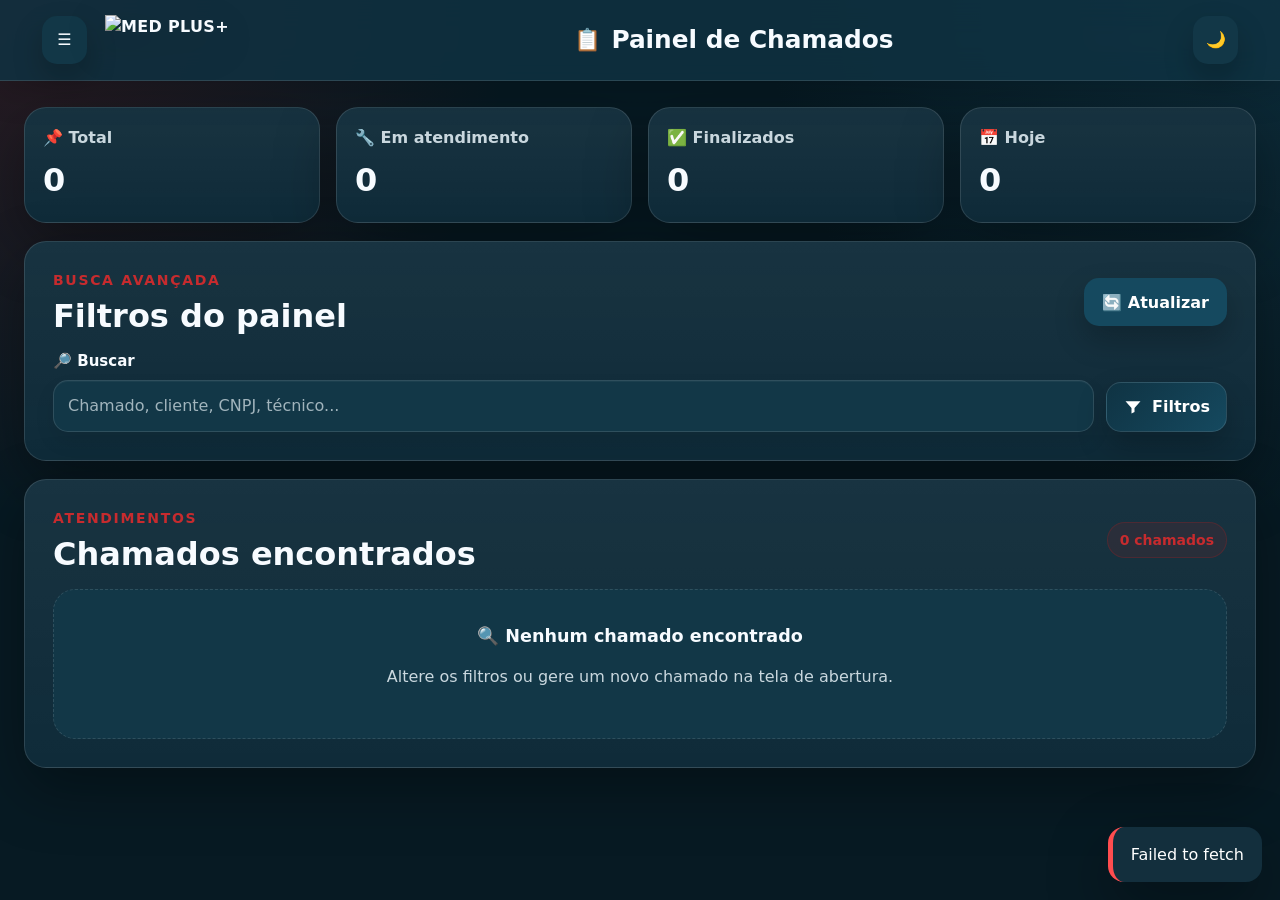
==== commit b56acabe: "Update painel.html" ====
--- a/painel.html
+++ b/painel.html
@@ -5,7 +5,7 @@
   <meta name="viewport" content="width=device-width, initial-scale=1.0" />
   <title>MED PLUS+ | Painel de Chamados</title>
   <link rel="shortcut icon" href="https://blogger.googleusercontent.com/img/b/R29vZ2xl/AVvXsEjEnOYKhxs5CbcqMeT-HttvPM5xzM1Gk_jV-ca9KFkPjk3x4O4TxDfj8fb7TMnOSiqRZgmbYDyKocyrcpR10Oij6Fhs1WZjzoe_5eAXpLEUS4jT5cEJkkdppXi6frqBWKbQjg06WeVpSRdLx1M2m91LhE-siLnAp0raZ5mOh1l3hMmehkoLSzsHRmPF_fwx/w400-h400/favicon-chamados.png">
-  <link rel="shortcut icon" href="https://blogger.googleusercontent.com/img/a/AVvXsEgi3Apl0d1aGH7Sgdc1OXUbwQOy-n5Vpbhw9_m6-nEz-gC8ZkcPmGbwudY_R-kpgwnj9A8uEKUyyxe3MTFi7eTRhi9lgKI9nmAN2_XBYCa8NOwPxZAK1FQBvgh2HNTLo6NVAWqRQuXYECIHDy5UHLBXyFg5l4YdU__1YVtJJmyBub4fdSTCDJDDyqCy1zdU=s1600">
+  <link rel="apple-touch-icon" sizes="180x180" href="https://blogger.googleusercontent.com/img/a/AVvXsEhIT6vHtQBms5KQAUIFegwTMweZ7ldZwunqMNtuLjsyJHSIBG84BCKdmX5uCtTN_lRr8_RYeOJd6ULiCAevaAGUM20D2XXZMomDmCLtw9nS49uywVQAxeVL_zjM52g_fIIfKxKH4EGlVG0YJMAjIrGGNhIRXCR13iZgLNPu1BPaDFV1xjCp0ho0169TXNL6=s1600">
   <link rel="stylesheet" href="style.css" />
 </head>
 <body class="app-body page-painel">
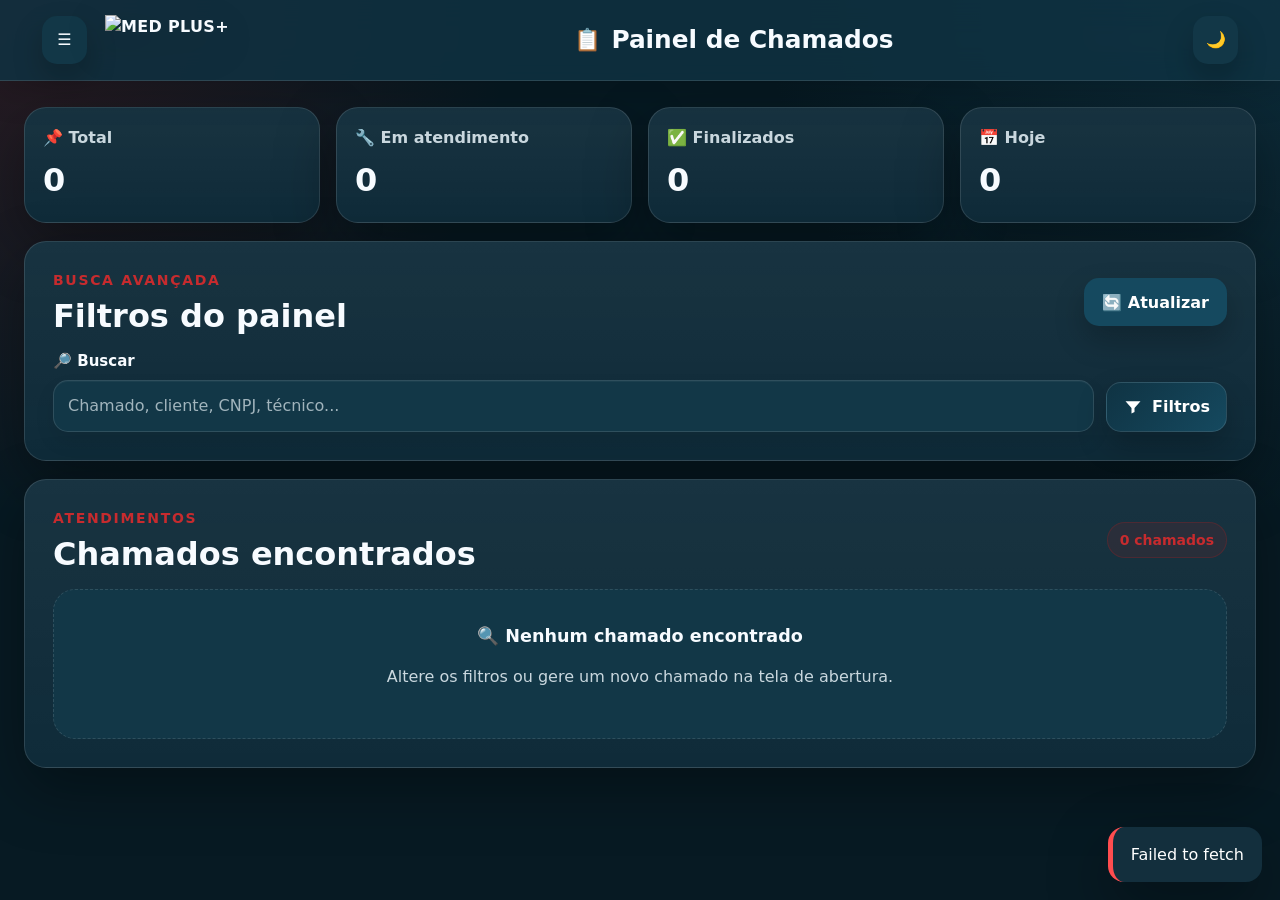
==== commit 51f2e3d9: "Add files via upload" ====
--- a/painel.html
+++ b/painel.html
@@ -134,13 +134,30 @@
               <option>Noite</option>
             </select>
           </div>
-          <div class="field">
-            <label for="filtroDataInicial">📅 Data inicial</label>
-            <input id="filtroDataInicial" type="date" />
-          </div>
-          <div class="field">
-            <label for="filtroDataFinal">📅 Data final</label>
-            <input id="filtroDataFinal" type="date" />
+          <div class="field date-filter-field">
+            <label>📅 Data</label>
+            <button id="dateFilterToggleBtn" class="date-filter-toggle" type="button" aria-controls="dateFilterAccordion" aria-expanded="false">
+              <span>Selecionar data</span>
+              <strong>▾</strong>
+            </button>
+
+            <div id="dateFilterAccordion" class="date-filter-panel" hidden>
+              <button id="todayFilterBtn" class="date-quick-btn" type="button">Hoje</button>
+
+              <div class="date-period-box">
+                <p class="date-period-title">Por período</p>
+                <div class="date-period-grid">
+                  <div class="field">
+                    <label for="filtroDataInicial">Data inicial</label>
+                    <input id="filtroDataInicial" type="date" />
+                  </div>
+                  <div class="field">
+                    <label for="filtroDataFinal">Data final</label>
+                    <input id="filtroDataFinal" type="date" />
+                  </div>
+                </div>
+              </div>
+            </div>
           </div>
           <div class="filter-actions">
             <button id="clearFiltersBtn" class="btn btn-ghost" type="button">🧹 Limpar filtros</button>
--- a/style.css
+++ b/style.css
@@ -420,6 +420,106 @@
   grid-template-columns: repeat(3, minmax(0, 1fr));
 }
 
+.date-filter-field {
+  min-width: 0;
+}
+
+.date-filter-toggle {
+  width: 100%;
+  min-height: 48px;
+  display: inline-flex;
+  align-items: center;
+  justify-content: space-between;
+  gap: 10px;
+  padding: 13px 14px;
+  border: 1px solid var(--line);
+  border-radius: 15px;
+  color: var(--text);
+  background: var(--surface-2);
+  box-shadow: inset 0 1px 0 rgba(255, 255, 255, 0.04), 0 10px 20px rgba(0, 0, 0, 0.08);
+  cursor: pointer;
+  font-family: var(--font-title);
+  font-weight: 800;
+  text-align: left;
+  transition: border 0.2s ease, box-shadow 0.2s ease, transform 0.2s ease, background 0.2s ease;
+}
+
+.date-filter-toggle:hover,
+.date-filter-toggle.active {
+  border-color: rgba(166, 30, 32, 0.68);
+  box-shadow: 0 0 0 4px rgba(166, 30, 32, 0.12), 0 10px 24px rgba(0, 0, 0, 0.12);
+}
+
+.date-filter-toggle strong {
+  font-size: 1rem;
+  line-height: 1;
+}
+
+.date-filter-toggle.active strong {
+  transform: rotate(180deg);
+}
+
+.date-filter-panel {
+  margin-top: 10px;
+  padding: 12px;
+  border: 1px solid var(--line);
+  border-radius: 16px;
+  background: color-mix(in srgb, var(--surface-2), transparent 12%);
+  box-shadow: var(--shadow-soft);
+}
+
+.date-filter-panel[hidden] {
+  display: none !important;
+}
+
+.date-filter-panel.open {
+  animation: accordionIn 0.22s ease both;
+}
+
+.date-quick-btn {
+  width: 100%;
+  min-height: 48px;
+  border: 0;
+  border-radius: 14px;
+  padding: 12px 14px;
+  color: #fff;
+  cursor: pointer;
+  font-family: var(--font-title);
+  font-size: 1rem;
+  font-weight: 800;
+  background: linear-gradient(135deg, var(--danger), var(--danger-2));
+  box-shadow: var(--shadow-soft);
+}
+
+.date-period-box {
+  margin-top: 12px;
+  padding-top: 12px;
+  border-top: 1px solid var(--line);
+}
+
+.date-period-title {
+  margin: 0 0 10px;
+  color: var(--text-soft);
+  font-family: var(--font-title);
+  font-size: 0.875rem;
+  font-weight: 800;
+}
+
+.date-period-grid {
+  display: grid;
+  grid-template-columns: repeat(2, minmax(0, 1fr));
+  gap: 10px;
+}
+
+.date-period-grid .field {
+  gap: 6px;
+}
+
+.date-period-grid .field label {
+  font-size: 0.875rem;
+}
+
+
 .field {
   display: flex;
   flex-direction: column;
@@ -1458,6 +1558,10 @@
 @media (max-width: 760px) {
   body {
     font-size: 1rem;
+  }
+
+  .date-period-grid {
+    grid-template-columns: 1fr;
   }
 
   .topbar-title h1 {
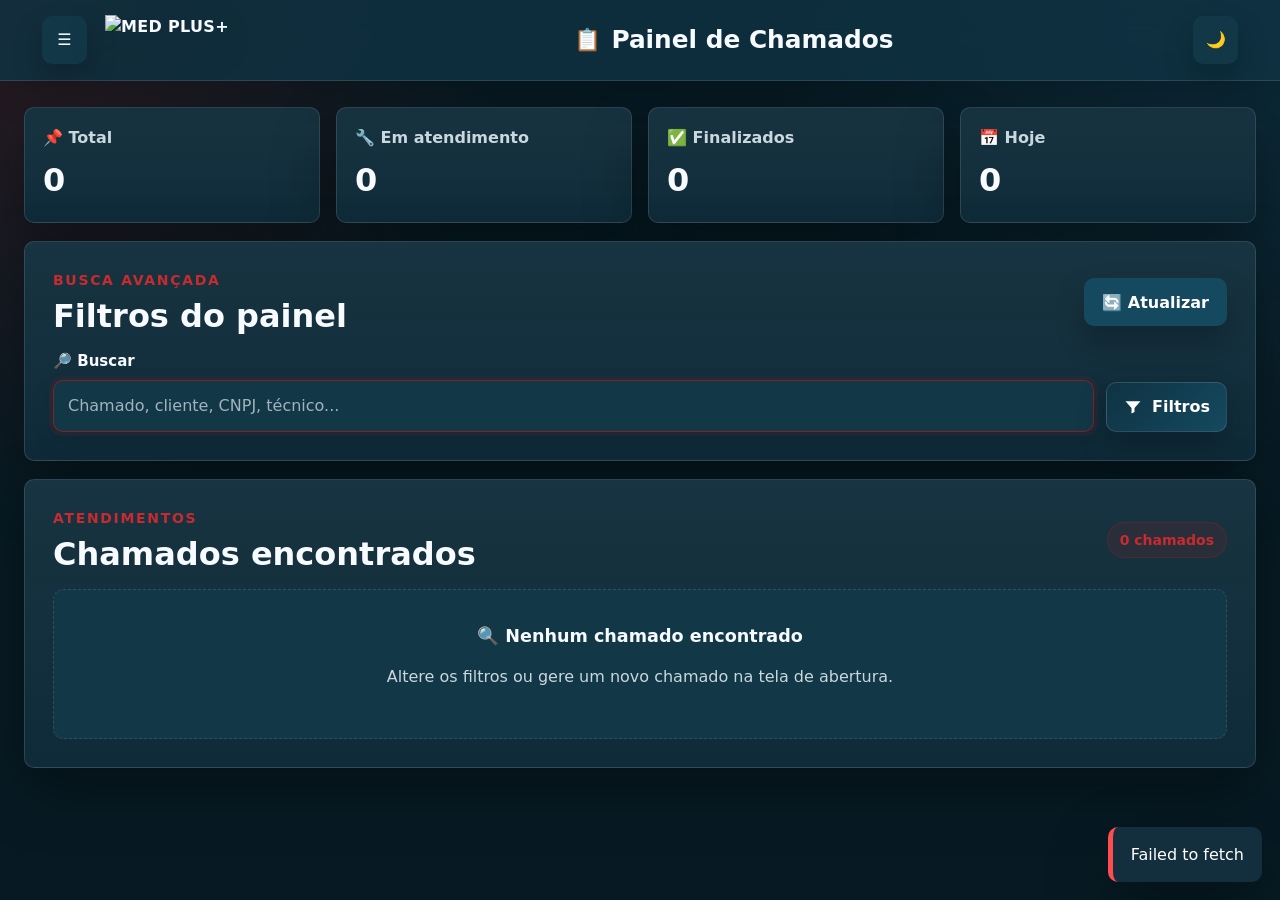
==== commit 14ddb17b: "Add files via upload" ====
--- a/painel.html
+++ b/painel.html
@@ -88,7 +88,7 @@
       <div class="filters-search-row">
         <div class="field search-field">
           <label for="filtroBusca">🔎 Buscar</label>
-          <input id="filtroBusca" type="text" placeholder="Chamado, cliente, CNPJ, técnico..." />
+          <input id="filtroBusca" type="text" autofocus placeholder="Chamado, cliente, CNPJ, técnico..." />
         </div>
 
         <button id="filtersToggleBtn" class="filter-toggle-btn" type="button" aria-controls="advancedFiltersAccordion" aria-expanded="false" title="Abrir filtros avançados">
@@ -195,77 +195,95 @@
       <input type="hidden" id="osNumeroChamado" name="numeroChamado" />
 
       <section id="printArea" class="print-area">
-        <div class="print-header">
-          <a class="brand brand-logo-link print-brand-logo" href="#" aria-label="MED PLUS+">
-            <img class="brand-logo-img" src="https://blogger.googleusercontent.com/img/b/R29vZ2xl/AVvXsEgywsdWKH6rlDURrDoENalBtkXnhxike5bP4lesilVl-vBhsPrYmIIDLESb8VpR1e6AcRyxgXcyW8snNH4tSyIaJmTizACfOeqQYUjoaXhPE0MmMlHigietjYjKFLpEx5lccR3l10Q5RBwQMNBG8ENz6rAsMubobIyLRZa5DOLpWFtkMEH0Bx8_2LPVZFmb/s16000/logotipo-med-plus2025-1.png" alt="MED PLUS+" loading="eager" />
-          </a>
-
-          <div class="print-support">
-            <span>Para suporte:</span>
-            <strong><span class="whatsapp-symbol" aria-hidden="true">🟢</span> WhatsApp (11) 98872-0944</strong>
-          </div>
-        </div>
-
-        <div class="print-document-title">
-          <div class="print-title">
-            <h2>Ordem de Serviço</h2>
-            <p>Registro técnico de atendimento</p>
-          </div>
-          <div class="print-number">
-            <span>Nº OS</span>
-            <strong id="printNumero">MED-0000</strong>
-          </div>
-        </div>
-
-        <div class="os-grid">
-          <div class="field readonly"><label>🔢 Número do chamado</label><input id="osNumeroDisplay" readonly /></div>
-          <div class="field readonly"><label>👨‍🔧 Técnico</label><input id="osTecnico" name="tecnico" readonly /></div>
-          <div class="field readonly"><label>🏢 Cliente</label><input id="osCliente" name="cliente" readonly /></div>
-          <div class="field readonly"><label>🧭 Tipo do atendimento</label><input id="osTipoAtendimento" name="tipoAtendimento" readonly /></div>
-          <div class="field readonly"><label>📅 Data</label><input id="osData" name="data" readonly /></div>
-          <div class="field"><label>▶️ Hora início</label><input id="osHoraInicio" name="horaInicio" type="time" /></div>
-          <div class="field"><label>⏹️ Hora fim</label><input id="osHoraFim" name="horaFim" type="time" /></div>
-          <div class="field readonly"><label>🌗 Período</label><input id="osPeriodo" name="periodo" readonly /></div>
-          <div class="field readonly"><label>🧾 CNPJ</label><input id="osCnpj" name="cnpj" readonly /></div>
-          <div class="field field-wide readonly"><label>📍 Endereço</label><input id="osEndereco" name="endereco" readonly /></div>
-          <div class="field">
-            <label for="osSituacao">🔧 Situação</label>
-            <select id="osSituacao" name="situacao" required>
-              <option value="">Selecione...</option>
-              <option>Em atendimento 🔧</option>
-              <option>Finalizado ✅</option>
-            </select>
-          </div>
-          <div class="field readonly"><label>📌 Status</label><input id="osStatus" name="status" readonly /></div>
-          <div class="field readonly"><label>👤 Nome do responsável</label><input id="osNomeResponsavel" name="nomeResponsavel" readonly /></div>
-          <div class="field readonly"><label>📞 Telefone</label><input id="osTelefone" name="telefone" readonly /></div>
-
+        <div class="print-page print-page-main">
+          <img class="print-watermark" src="https://blogger.googleusercontent.com/img/b/R29vZ2xl/AVvXsEiU3J-LLB6bodx_q6Nzvij2FXKRUjl6-Wefi9HGKFSqUpmKyLmXFNnhR_sZ8qIMW5Y7jJQHyvO4GdDXep4RJjBm6GN7jVjv0ylDWj05Jomsivs6JLrNPsMZJAQDNbbCVB3E55SO5wD6-soJJMOk2TaFIEvyopP7aoNssNZpN3LhcLSmNQrsPv7HwDMaI7vi/s1600/MD%20Logo%20principal_Vertical.png" alt="" aria-hidden="true" loading="eager" />
+
+          <div class="print-header">
+            <a class="brand brand-logo-link print-brand-logo" href="#" aria-label="MED PLUS+">
+              <img class="brand-logo-img" src="https://blogger.googleusercontent.com/img/b/R29vZ2xl/AVvXsEgywsdWKH6rlDURrDoENalBtkXnhxike5bP4lesilVl-vBhsPrYmIIDLESb8VpR1e6AcRyxgXcyW8snNH4tSyIaJmTizACfOeqQYUjoaXhPE0MmMlHigietjYjKFLpEx5lccR3l10Q5RBwQMNBG8ENz6rAsMubobIyLRZa5DOLpWFtkMEH0Bx8_2LPVZFmb/s16000/logotipo-med-plus2025-1.png" alt="MED PLUS+" loading="eager" />
+            </a>
+
+            <div class="print-support">
+              <span>Para suporte:</span>
+              <strong><span class="whatsapp-symbol" aria-hidden="true">🟢</span> WhatsApp (11) 98872-0944</strong>
+            </div>
+          </div>
+
+          <div class="print-document-title">
+            <div class="print-title">
+              <h2>Ordem de Serviço</h2>
+              <p>Registro técnico de atendimento</p>
+            </div>
+            <div class="print-number">
+              <span>Nº OS</span>
+              <strong id="printNumero">MED-0000</strong>
+            </div>
+          </div>
+
+          <div class="print-section-title">🏢 DADOS DO ATENDIMENTO</div>
+          <br>
+          <div class="os-grid">
+            <div class="field readonly"><label>🔢 Número do chamado</label><input id="osNumeroDisplay" readonly /></div>
+            <div class="field readonly"><label>👨‍🔧 Técnico</label><input id="osTecnico" name="tecnico" readonly /></div>
+            <div class="field readonly"><label>🏢 Cliente</label><input id="osCliente" name="cliente" readonly /></div>
+            <div class="field readonly"><label>🧭 Tipo do atendimento</label><input id="osTipoAtendimento" name="tipoAtendimento" readonly /></div>
+            <div class="field readonly"><label>📅 Data</label><input id="osData" name="data" readonly /></div>
+            <div class="field"><label>▶️ Hora início</label><input id="osHoraInicio" name="horaInicio" type="time" /></div>
+            <div class="field"><label>⏹️ Hora fim</label><input id="osHoraFim" name="horaFim" type="time" /></div>
+            <div class="field readonly"><label>🌗 Período</label><input id="osPeriodo" name="periodo" readonly /></div>
+            <div class="field readonly"><label>🧾 CNPJ</label><input id="osCnpj" name="cnpj" readonly /></div>
+            <div class="field field-wide readonly"><label>📍 Endereço</label><input id="osEndereco" name="endereco" readonly /></div>
+            <div class="field">
+              <label for="osSituacao">🔧 Situação</label>
+              <select id="osSituacao" name="situacao" required>
+                <option value="">Selecione...</option>
+                <option>Em atendimento 🔧</option>
+                <option>Finalizado ✅</option>
+              </select>
+            </div>
+            <div class="field readonly"><label>📌 Status</label><input id="osStatus" name="status" readonly /></div>
+            <div class="field readonly"><label>👤 Nome do responsável</label><input id="osNomeResponsavel" name="nomeResponsavel" readonly /></div>
+            <div class="field readonly"><label>📞 Telefone</label><input id="osTelefone" name="telefone" readonly /></div>
+          </div>
+
+          <br>
           <div class="field field-full equipamentos-block">
             <div class="inline-heading">
-              <label>🩺 Equipamentos</label>
+              <label>🩺 EQUIPAMENTO(S)</label>
               <button id="addEquipamentoBtn" class="btn btn-secondary no-print" type="button">➕ Adicionar equipamento</button>
             </div>
             <div id="equipamentosContainer" class="equipamentos-container"></div>
           </div>
-
-          <div class="field field-wide readonly"><label>⚠️ Descrição da falha</label><textarea id="osDescricaoFalha" name="descricaoFalha" rows="4" readonly></textarea></div>
-          <div class="field field-wide"><label>🛠️ Ação tomada pelo técnico</label><textarea id="osAcaoTomadaTecnico" name="acaoTomadaTecnico" rows="4" placeholder="Informe o que foi realizado no atendimento"></textarea></div>
-
-          <div class="field field-full no-print">
-            <label for="osFotos">📷 Fotos diversas</label>
-            <input id="osFotos" type="file" accept="image/*" multiple />
-            <small class="field-help">As fotos serão salvas automaticamente no Google Drive e a planilha receberá somente as URLs.</small>
-          </div>
+          <br>
+
+          <div class="os-grid os-grid-textareas">
+            <div class="field field-wide readonly"><label>⚠️ DESCRIÇÃO DA FALHA</label><textarea id="osDescricaoFalha" name="descricaoFalha" rows="4" readonly></textarea></div>
+            <div class="field field-wide"><label>🛠️ AÇÃO TOMADA PELO TÉCNICO</label><textarea id="osAcaoTomadaTecnico" name="acaoTomadaTecnico" rows="4" placeholder="Informe o que foi realizado no atendimento"></textarea></div>
+          </div>
+        </div>
+
+        <div class="field field-full no-print">
+          <label for="osFotos">📷 FOTOS DIVERSAS</label>
+          <input id="osFotos" type="file" accept="image/*" multiple />
+          <small class="field-help">As fotos serão salvas automaticamente no Google Drive e a planilha receberá somente as URLs.</small>
+        </div>
+
+        <div class="print-page print-page-photos">
+          <img class="print-watermark" src="https://blogger.googleusercontent.com/img/b/R29vZ2xl/AVvXsEiU3J-LLB6bodx_q6Nzvij2FXKRUjl6-Wefi9HGKFSqUpmKyLmXFNnhR_sZ8qIMW5Y7jJQHyvO4GdDXep4RJjBm6GN7jVjv0ylDWj05Jomsivs6JLrNPsMZJAQDNbbCVB3E55SO5wD6-soJJMOk2TaFIEvyopP7aoNssNZpN3LhcLSmNQrsPv7HwDMaI7vi/s1600/MD%20Logo%20principal_Vertical.png" alt="" aria-hidden="true" loading="eager" />
 
           <div class="field field-full fotos-block">
-            <label>🖼️ Fotos anexadas</label>
+            <label>🖼️ FOTOS ANEXADAS</label>
             <div id="fotosPreview" class="fotos-preview"></div>
           </div>
+        </div>
+
+        <div class="print-page print-page-signatures">
+          <img class="print-watermark" src="https://blogger.googleusercontent.com/img/b/R29vZ2xl/AVvXsEiU3J-LLB6bodx_q6Nzvij2FXKRUjl6-Wefi9HGKFSqUpmKyLmXFNnhR_sZ8qIMW5Y7jJQHyvO4GdDXep4RJjBm6GN7jVjv0ylDWj05Jomsivs6JLrNPsMZJAQDNbbCVB3E55SO5wD6-soJJMOk2TaFIEvyopP7aoNssNZpN3LhcLSmNQrsPv7HwDMaI7vi/s1600/MD%20Logo%20principal_Vertical.png" alt="" aria-hidden="true" loading="eager" />
 
           <div class="signature-grid field-full">
             <div class="signature-card">
               <div class="inline-heading">
-                <label>✍️ Assinatura do Cliente</label>
+                <label>✍️ ASSINATURA DO CLIENTE</label>
                 <button class="btn btn-ghost no-print" data-clear-signature="cliente" type="button">🧹 Limpar</button>
               </div>
               <canvas id="assinaturaCliente" width="520" height="180"></canvas>
@@ -273,7 +291,7 @@
             </div>
             <div class="signature-card">
               <div class="inline-heading">
-                <label>✍️ Assinatura do Técnico</label>
+                <label>✍️ ASSINATURA DO TÉCNICO</label>
                 <button class="btn btn-ghost no-print" data-clear-signature="tecnico" type="button">🧹 Limpar</button>
               </div>
               <canvas id="assinaturaTecnico" width="520" height="180"></canvas>
--- a/style.css
+++ b/style.css
@@ -14,8 +14,8 @@
   --line: rgba(255, 255, 255, 0.12);
   --shadow: 0 22px 60px rgba(0, 0, 0, 0.35);
   --shadow-soft: 0 14px 30px rgba(0, 0, 0, 0.22);
-  --radius: 22px;
-  --radius-sm: 14px;
+  --radius: 10px;
+  --radius-sm: 10px;
   --topbar-h: 76px;
   --font-sans: system-ui, -apple-system, BlinkMacSystemFont, "Segoe UI", Roboto, "Helvetica Neue", Arial, "Noto Sans", "Liberation Sans", sans-serif, "Apple Color Emoji", "Segoe UI Emoji", "Segoe UI Symbol";
   --font-title: var(--font-sans);
@@ -112,7 +112,7 @@
 .brand-mark {
   width: 38px;
   height: 38px;
-  border-radius: 13px;
+  border-radius: 10px;
   display: inline-grid;
   place-items: center;
   color: white;
@@ -180,7 +180,7 @@
   width: 45px;
   height: 45px;
   border: 0;
-  border-radius: 15px;
+  border-radius: 10px;
   color: var(--text);
   cursor: pointer;
   background: var(--surface-2);
@@ -325,7 +325,7 @@
   justify-content: center;
   min-height: 34px;
   padding: 7px 12px;
-  border-radius: 999px;
+  border-radius: 50px;
   background: rgba(166, 30, 32, 0.14);
   color: var(--danger-2);
   border: 1px solid rgba(166, 30, 32, 0.28);
@@ -365,7 +365,7 @@
   justify-content: center;
   gap: 9px;
   border: 1px solid var(--line);
-  border-radius: 15px;
+  border-radius: 10px;
   padding: 12px 16px;
   color: #fff;
   cursor: pointer;
@@ -433,7 +433,7 @@
   gap: 10px;
   padding: 13px 14px;
   border: 1px solid var(--line);
-  border-radius: 15px;
+  border-radius: 10px;
   color: var(--text);
   background: var(--surface-2);
   box-shadow: inset 0 1px 0 rgba(255, 255, 255, 0.04), 0 10px 20px rgba(0, 0, 0, 0.08);
@@ -463,7 +463,7 @@
   margin-top: 10px;
   padding: 12px;
   border: 1px solid var(--line);
-  border-radius: 16px;
+  border-radius: 10px;
   background: color-mix(in srgb, var(--surface-2), transparent 12%);
   box-shadow: var(--shadow-soft);
 }
@@ -480,7 +480,7 @@
   width: 100%;
   min-height: 48px;
   border: 0;
-  border-radius: 14px;
+  border-radius: 10px;
   padding: 12px 14px;
   color: #fff;
   cursor: pointer;
@@ -541,7 +541,7 @@
   color: var(--text);
   background: var(--surface-2);
   border: 1px solid var(--line);
-  border-radius: 15px;
+  border-radius: 10px;
   outline: none;
   padding: 13px 14px;
   box-shadow: inset 0 1px 0 rgba(255, 255, 255, 0.04), 0 10px 20px rgba(0, 0, 0, 0.08);
@@ -615,7 +615,7 @@
   min-height: 45px;
   gap: 8px;
   border: 0;
-  border-radius: 15px;
+  border-radius: 10px;
   padding: 12px 18px;
   color: var(--text);
   cursor: pointer;
@@ -649,7 +649,7 @@
 .btn-small {
   min-height: 38px;
   padding: 9px 12px;
-  border-radius: 12px;
+  border-radius: 10px;
   font-size: 0.82rem;
 }
 
@@ -674,7 +674,7 @@
   width: 100%;
   overflow-x: auto;
   border: 1px solid var(--line);
-  border-radius: 18px;
+  border-radius: 10px;
   background: var(--surface-2);
   box-shadow: var(--shadow-soft);
 }
@@ -738,7 +738,7 @@
   opacity: 0;
   pointer-events: none;
   padding: 16px 18px;
-  border-radius: 16px;
+  border-radius: 10px;
   color: #fff;
   background: #132f3d;
   border-left: 5px solid var(--danger-2);
@@ -833,7 +833,7 @@
   gap: 10px;
   min-height: 44px;
   padding: 12px 14px;
-  border-radius: 15px;
+  border-radius: 10px;
   color: var(--text-soft);
   border: 1px solid transparent;
   transition: background 0.2s ease, color 0.2s ease, transform 0.2s ease;
@@ -974,7 +974,7 @@
   gap: 6px;
   padding: 7px 11px;
   border: 1px solid var(--line);
-  border-radius: 999px;
+  border-radius: 50px;
   color: var(--text);
   background: color-mix(in srgb, var(--surface-3), transparent 8%);
   cursor: pointer;
@@ -1005,7 +1005,7 @@
 .call-contact-grid div {
   min-width: 0;
   padding: 10px;
-  border-radius: 12px;
+  border-radius: 10px;
   background: color-mix(in srgb, var(--surface-3), transparent 12%);
   border: 1px solid var(--line);
 }
@@ -1045,7 +1045,7 @@
   display: inline-flex;
   align-items: center;
   min-height: 30px;
-  border-radius: 999px;
+  border-radius: 50px;
   padding: 6px 10px;
   color: #fff;
   background: var(--primary-2);
@@ -1068,7 +1068,7 @@
 .call-info div {
   min-width: 0;
   padding: 10px;
-  border-radius: 12px;
+  border-radius: 10px;
   background: color-mix(in srgb, var(--surface-3), transparent 20%);
   border: 1px solid var(--line);
 }
@@ -1133,7 +1133,7 @@
   color: var(--text);
   background: var(--surface);
   border: 1px solid var(--line);
-  border-radius: 24px;
+  border-radius: 20px;
   padding: 0;
   box-shadow: var(--shadow);
   overflow: hidden;
@@ -1194,7 +1194,7 @@
   align-items: center;
   margin-bottom: 14px;
   padding: 18px;
-  border-radius: 18px;
+  border-radius: 10px;
   background: linear-gradient(135deg, var(--primary), var(--primary-2));
   color: #fff;
   box-shadow: var(--shadow-soft);
@@ -1245,7 +1245,7 @@
   align-items: center;
   margin-bottom: 18px;
   padding: 16px 18px;
-  border-radius: 18px;
+  border-radius: 10px;
   background: var(--surface-2);
   border: 1px solid var(--line);
 }
@@ -1293,7 +1293,7 @@
 
 .equipamentos-block {
   padding: 14px;
-  border-radius: 18px;
+  border-radius: 10px;
   background: color-mix(in srgb, var(--surface-2), transparent 25%);
   border: 1px solid var(--line);
 }
@@ -1308,33 +1308,40 @@
 
 .equipamentos-container {
   display: grid;
-  gap: 10px;
+  gap: 12px;
 }
 
 .equipamento-row {
   display: grid;
-  grid-template-columns: 1fr auto;
+  grid-template-columns: minmax(0, 1fr) minmax(0, 1fr) minmax(0, 1fr) auto;
   gap: 10px;
   align-items: center;
+  padding: 10px;
+  border-radius: 10px;
+  background: color-mix(in srgb, var(--surface-2), transparent 12%);
+  border: 1px solid var(--line);
 }
 
 .equipamento-row input {
   width: 100%;
+  min-width: 0;
   color: var(--text);
   background: var(--surface-2);
   border: 1px solid var(--line);
-  border-radius: 15px;
+  border-radius: 10px;
   padding: 13px 14px;
 }
 
 .remove-equip-btn {
   width: 44px;
   height: 44px;
-  border: 0;
-  border-radius: 14px;
-  color: #fff;
-  background: var(--danger);
+  border: 1px solid rgba(255, 77, 79, 0.55);
+  border-radius: 999px;
+  color: #ff6b6d;
+  background: #fff;
   cursor: pointer;
+  font-size: 1.35rem;
+  line-height: 1;
 }
 
 .fotos-preview {
@@ -1347,7 +1354,7 @@
 .photo-card {
   position: relative;
   overflow: hidden;
-  border-radius: 14px;
+  border-radius: 10px;
   background: var(--surface-2);
   border: 1px solid var(--line);
 }
@@ -1361,7 +1368,7 @@
   display: inline-grid;
   place-items: center;
   border: 0;
-  border-radius: 12px;
+  border-radius: 10px;
   color: #fff;
   background: rgba(166, 30, 32, 0.94);
   cursor: pointer;
@@ -1401,7 +1408,7 @@
 
 .signature-card {
   padding: 14px;
-  border-radius: 18px;
+  border-radius: 10px;
   background: color-mix(in srgb, var(--surface-2), transparent 20%);
   border: 1px solid var(--line);
 }
@@ -1412,7 +1419,7 @@
   height: 180px;
   background: #fff;
   border: 2px dashed rgba(15, 51, 67, 0.3);
-  border-radius: 14px;
+  border-radius: 10px;
   touch-action: none;
 }
 
@@ -1737,6 +1744,7 @@
 
   .remove-equip-btn {
     width: 100%;
+    border-radius: 10px;
   }
 }
 
@@ -2052,3 +2060,586 @@
   }
 }
 
+
+
+/* Correção de impressão/PDF com fotos grandes
+   - Reduz o tamanho visual das fotos somente na impressão.
+   - Permite quebra de página entre as fotos.
+   - Garante que as assinaturas saiam em uma folha própria, sem serem cortadas.
+   - Usa imagem de apoio para imprimir a assinatura do canvas com mais segurança. */
+.signature-print-img {
+  display: none;
+}
+
+@media print {
+  .fotos-block {
+    break-before: auto !important;
+    page-break-before: auto !important;
+    break-inside: auto !important;
+    page-break-inside: auto !important;
+  }
+
+  .fotos-preview {
+    display: block !important;
+    break-inside: auto !important;
+    page-break-inside: auto !important;
+    overflow: visible !important;
+  }
+
+  .photo-card {
+    display: block !important;
+    width: 100% !important;
+    max-width: 180mm !important;
+    margin: 0 auto 5mm auto !important;
+    padding: 2mm !important;
+    break-inside: avoid !important;
+    page-break-inside: avoid !important;
+    page-break-after: auto !important;
+    overflow: visible !important;
+  }
+
+  .photo-card img {
+    display: block !important;
+    width: auto !important;
+    max-width: 100% !important;
+    height: auto !important;
+    max-height: 105mm !important;
+    margin: 0 auto !important;
+    object-fit: contain !important;
+  }
+
+  .photo-card a,
+  .photo-card span {
+    display: block !important;
+    color: #111 !important;
+    background: #fff !important;
+    font-size: 8.5px !important;
+    line-height: 1.25 !important;
+    padding: 1.5mm 0 0 0 !important;
+    word-break: break-word !important;
+  }
+
+  .signature-grid {
+    display: grid !important;
+    grid-template-columns: repeat(2, 1fr) !important;
+    gap: 4mm !important;
+    break-before: auto !important;
+    page-break-before: auto !important;
+    break-inside: avoid !important;
+    page-break-inside: avoid !important;
+    margin-top: 0 !important;
+  }
+
+  .signature-card {
+    min-height: 48mm !important;
+    break-inside: avoid !important;
+    page-break-inside: avoid !important;
+  }
+
+  .signature-card canvas {
+    display: none !important;
+  }
+
+  .signature-print-img {
+    display: block !important;
+    width: 100% !important;
+    height: 30mm !important;
+    object-fit: contain !important;
+    background: #fff !important;
+    border: 1px solid #111 !important;
+    border-radius: 0 !important;
+  }
+
+  @page {
+    size: A4;
+    margin: 8mm;
+  }
+}
+
+
+/* Ajuste visual da página de impressão/PDF
+   Mantém o layout limpo, mas deixa campos e seções com bordas arredondadas. */
+@media print {
+  .print-header,
+  .print-document-title {
+    border: 1px solid #b8c2c8 !important;
+    border-bottom: 1px solid #b8c2c8 !important;
+    border-radius: 1.5mm !important;
+    padding: 3mm 4mm !important;
+    overflow: hidden !important;
+  }
+
+  .print-document-title {
+    margin-bottom: 4mm !important;
+  }
+
+  .os-grid {
+    gap: 2.8mm !important;
+  }
+
+  .field {
+    border-radius: 1.5mm !important;
+  }
+
+  .print-value {
+    border-radius: 1.5mm !important;
+    border-color: #aeb8be !important;
+    overflow: hidden !important;
+  }
+
+  textarea + .print-value {
+    border-radius: 1.5mm !important;
+  }
+
+  .equipamentos-block,
+  .fotos-block,
+  .signature-card,
+  .fotos-preview .empty-state {
+    border: 1px solid #b8c2c8 !important;
+    border-radius: 1.5mm !important;
+    background: #fff !important;
+    overflow: hidden !important;
+  }
+
+  .equipamentos-block,
+  .fotos-block {
+    padding: 3.2mm !important;
+  }
+
+  .equipamento-row .print-value {
+    border-radius: 1.5mm !important;
+  }
+
+  .photo-card {
+    border-radius: 1.5mm !important;
+    border-color: #b8c2c8 !important;
+    background: #fff !important;
+    overflow: hidden !important;
+  }
+
+  .photo-card img {
+    border-radius: 1.5mm !important;
+    background: #fff !important;
+  }
+
+  .signature-card canvas,
+  .signature-print-img {
+    border-radius: 1.5mm !important;
+  }
+}
+
+
+/* =========================================================
+   IMPRESSÃO OS - 3 PÁGINAS ORGANIZADAS + MARCA D'ÁGUA REAL
+   Página 1: Dados, equipamentos, descrição da falha e ação tomada.
+   Página 2: Fotos anexadas em 2 colunas.
+   Página 3: Assinaturas.
+   ========================================================= */
+
+.print-watermark {
+  display: none;
+}
+
+.print-page + .print-page {
+  margin-top: 18px;
+}
+
+@media print {
+  @page {
+    size: A4;
+    margin: 8mm;
+  }
+
+  body::before,
+  body::after,
+  .print-area::before,
+  .print-area::after {
+    content: none !important;
+    display: none !important;
+  }
+
+  .print-area {
+    display: block !important;
+    position: static !important;
+    background: #fff !important;
+    overflow: visible !important;
+  }
+
+  .print-page {
+    position: relative !important;
+    display: block !important;
+    width: 100% !important;
+    min-height: 281mm !important;
+    margin: 0 !important;
+    padding: 0 !important;
+    background: #fff !important;
+    overflow: hidden !important;
+    break-after: page !important;
+    page-break-after: always !important;
+    isolation: isolate !important;
+  }
+
+  .print-page:last-child {
+    break-after: auto !important;
+    page-break-after: auto !important;
+  }
+
+  .print-page > *:not(.print-watermark) {
+    position: relative !important;
+    z-index: 2 !important;
+  }
+
+  .print-watermark {
+    display: block !important;
+    position: absolute !important;
+    top: 50% !important;
+    left: 50% !important;
+    width: 122mm !important;
+    max-width: 122mm !important;
+    height: auto !important;
+    transform: translate(-50%, -50%) !important;
+    opacity: 0.16 !important;
+    pointer-events: none !important;
+    z-index: 999 !important;
+    -webkit-print-color-adjust: exact !important;
+    print-color-adjust: exact !important;
+  }
+
+  .print-page-main .os-grid {
+    grid-template-columns: repeat(4, 1fr) !important;
+    gap: 2.4mm !important;
+  }
+
+  .print-page-main .field label,
+  .print-page-main .inline-heading label {
+    font-size: 8.8px !important;
+    margin-bottom: 0.8mm !important;
+  }
+
+  .print-page-main .print-value {
+    min-height: 7.2mm !important;
+    padding: 1.8mm 2.1mm !important;
+    font-size: 9.7px !important;
+  }
+
+  .print-page-main textarea + .print-value {
+    min-height: 22mm !important;
+  }
+
+  .print-page-main .equipamentos-block {
+    padding: 2.5mm !important;
+  }
+
+  .print-page-main .print-header {
+    margin-bottom: 3mm !important;
+  }
+
+  .print-page-main .print-document-title {
+    margin-bottom: 3mm !important;
+  }
+
+  .print-page-photos .fotos-block {
+    display: block !important;
+    width: 100% !important;
+    padding: 4mm !important;
+    margin: 0 !important;
+    break-before: auto !important;
+    page-break-before: auto !important;
+    break-inside: auto !important;
+    page-break-inside: auto !important;
+  }
+
+  .print-page-photos .fotos-block > label {
+    display: block !important;
+    margin-bottom: 3mm !important;
+    color: #111 !important;
+    font-size: 10px !important;
+    font-weight: 800 !important;
+  }
+
+  .print-page-photos .fotos-preview {
+    display: grid !important;
+    grid-template-columns: repeat(2, minmax(0, 1fr)) !important;
+    gap: 4mm !important;
+    width: 100% !important;
+    min-height: 0 !important;
+    overflow: visible !important;
+    border: 0 !important;
+  }
+
+  .print-page-photos .photo-card {
+    display: block !important;
+    width: 100% !important;
+    max-width: none !important;
+    margin: 0 !important;
+    padding: 2mm !important;
+    border: 1px solid #b8c2c8 !important;
+    border-radius: 1.5mm !important;
+    background: #fff !important;
+    overflow: hidden !important;
+    break-inside: avoid !important;
+    page-break-inside: avoid !important;
+  }
+
+  .print-page-photos .photo-card img {
+    display: block !important;
+    width: 100% !important;
+    height: 94mm !important;
+    max-height: 94mm !important;
+    object-fit: contain !important;
+    margin: 0 auto !important;
+    border-radius: 1.5mm !important;
+    background: #fff !important;
+  }
+
+  .print-page-photos .photo-card a,
+  .print-page-photos .photo-card span {
+    display: block !important;
+    color: #111 !important;
+    background: #fff !important;
+    font-size: 7.7px !important;
+    line-height: 1.15 !important;
+    padding: 1.2mm 0 0 0 !important;
+    word-break: break-word !important;
+  }
+
+  .print-page-signatures .signature-grid {
+    display: grid !important;
+    grid-template-columns: repeat(2, minmax(0, 1fr)) !important;
+    gap: 5mm !important;
+    margin: 0 !important;
+    break-before: auto !important;
+    page-break-before: auto !important;
+    break-inside: avoid !important;
+    page-break-inside: avoid !important;
+  }
+
+  .print-page-signatures .signature-card {
+    min-height: 52mm !important;
+    padding: 4mm !important;
+  }
+
+  .print-page-signatures .signature-print-img {
+    height: 32mm !important;
+  }
+}
+
+
+/* Equipamentos com Modelo, Serial e Marca */
+.abertura-equipamentos-block {
+  grid-column: 1 / -1;
+}
+
+.equipamento-row .print-value {
+  display: none;
+}
+
+@media print {
+  .equipamento-row {
+    grid-template-columns: repeat(3, minmax(0, 1fr)) !important;
+    gap: 1.8mm !important;
+    padding: 1.8mm !important;
+    background: #fff !important;
+    border: 0 !important;
+    break-inside: avoid !important;
+    page-break-inside: avoid !important;
+  }
+
+  .equipamento-row input {
+    display: none !important;
+  }
+
+  .equipamento-row .print-value {
+    display: block !important;
+    min-height: 7.2mm !important;
+    padding: 1.8mm 2.1mm !important;
+    color: #111 !important;
+    background: #fff !important;
+    border: 1px solid #aeb8be !important;
+    border-radius: 1.5mm !important;
+    font-size: 9.5px !important;
+    line-height: 1.25 !important;
+    overflow-wrap: anywhere !important;
+    word-break: break-word !important;
+  }
+
+  .remove-equip-btn {
+    display: none !important;
+  }
+}
+
+/* Título interno das seções da OS */
+.print-section-title {
+  margin: 0 0 10px;
+  color: var(--text);
+  font-family: var(--font-title);
+  font-weight: 800;
+  letter-spacing: 0.02em;
+}
+
+@media print {
+  .print-section-title {
+    margin: 0 0 2.5mm 0 !important;
+    color: #111 !important;
+    font-size: 10px !important;
+    line-height: 1.2 !important;
+  }
+}
+
+/* =========================================================
+   CORREÇÃO FINAL DA IMPRESSÃO DA OS
+   Objetivo: manter somente 3 páginas no PDF.
+   Página 1: atendimento, equipamentos, descrição e ação.
+   Página 2: fotos em 2 colunas.
+   Página 3: assinaturas.
+   ========================================================= */
+@media print {
+  @page {
+    size: A4;
+    margin: 8mm;
+  }
+
+  .print-area > br,
+  .print-area > .no-print {
+    display: none !important;
+  }
+
+  .print-area {
+    display: block !important;
+    position: static !important;
+    width: 100% !important;
+    height: auto !important;
+    min-height: 0 !important;
+    max-height: none !important;
+    margin: 0 !important;
+    padding: 0 !important;
+    overflow: visible !important;
+    background: #fff !important;
+  }
+
+  .print-page {
+    box-sizing: border-box !important;
+    position: relative !important;
+    display: block !important;
+    width: 100% !important;
+    height: 280mm !important;
+    min-height: 0 !important;
+    max-height: 280mm !important;
+    margin: 0 !important;
+    padding: 0 !important;
+    overflow: hidden !important;
+    background: #fff !important;
+    isolation: isolate !important;
+    break-inside: avoid !important;
+    page-break-inside: avoid !important;
+  }
+
+  .print-page-main,
+  .print-page-photos {
+    break-after: page !important;
+    page-break-after: always !important;
+  }
+
+  .print-page-signatures {
+    break-before: auto !important;
+    page-break-before: auto !important;
+    break-after: auto !important;
+    page-break-after: auto !important;
+  }
+
+  .print-area .signature-grid,
+  .print-page-signatures .signature-grid,
+  .print-page-signatures .signature-grid.field-full {
+    break-before: auto !important;
+    page-break-before: auto !important;
+    break-after: auto !important;
+    page-break-after: auto !important;
+    break-inside: avoid !important;
+    page-break-inside: avoid !important;
+    margin-top: 0 !important;
+  }
+
+  .print-page:last-child,
+  .print-page-signatures:last-child {
+    break-after: auto !important;
+    page-break-after: auto !important;
+  }
+
+  .print-watermark {
+    display: block !important;
+    position: absolute !important;
+    top: 50% !important;
+    left: 50% !important;
+    width: 122mm !important;
+    max-width: 122mm !important;
+    height: auto !important;
+    transform: translate(-50%, -50%) !important;
+    opacity: 0.16 !important;
+    pointer-events: none !important;
+    z-index: 1000 !important;
+    -webkit-print-color-adjust: exact !important;
+    print-color-adjust: exact !important;
+  }
+
+  .print-page > *:not(.print-watermark) {
+    position: relative !important;
+    z-index: 2 !important;
+  }
+
+  .print-page-photos .fotos-preview {
+    display: grid !important;
+    grid-template-columns: repeat(2, minmax(0, 1fr)) !important;
+    gap: 4mm !important;
+  }
+
+  .print-page-photos .photo-card {
+    margin: 0 !important;
+    max-width: none !important;
+  }
+
+  .print-page-signatures .signature-card {
+    min-height: 52mm !important;
+  }
+}
+
+
+/* =========================================================
+   ABERTURA DE CHAMADOS - LARGURAS PERSONALIZADAS
+   Mantém o formulário em 3 colunas visuais usando 6 trilhas:
+   - campos comuns: 33,33%
+   - field-wide: 66,66%
+   - field-full/abertura-full-row: 100%
+   - abertura-half-row: 50%
+   ========================================================= */
+@media (min-width: 761px) {
+  .page-abertura .grid-form {
+    grid-template-columns: repeat(6, minmax(0, 1fr));
+  }
+
+  .page-abertura .grid-form > .field {
+    grid-column: span 2;
+  }
+
+  .page-abertura .grid-form > .field-wide {
+    grid-column: span 4;
+  }
+
+  .page-abertura .grid-form > .field-full,
+  .page-abertura .grid-form > .abertura-full-row {
+    grid-column: 1 / -1;
+  }
+
+  .page-abertura .grid-form > .abertura-half-row {
+    grid-column: span 3;
+  }
+}
+
+@media (max-width: 760px) {
+  .page-abertura .grid-form > .field,
+  .page-abertura .grid-form > .field-wide,
+  .page-abertura .grid-form > .field-full,
+  .page-abertura .grid-form > .abertura-full-row,
+  .page-abertura .grid-form > .abertura-half-row {
+    grid-column: 1 / -1;
+  }
+}
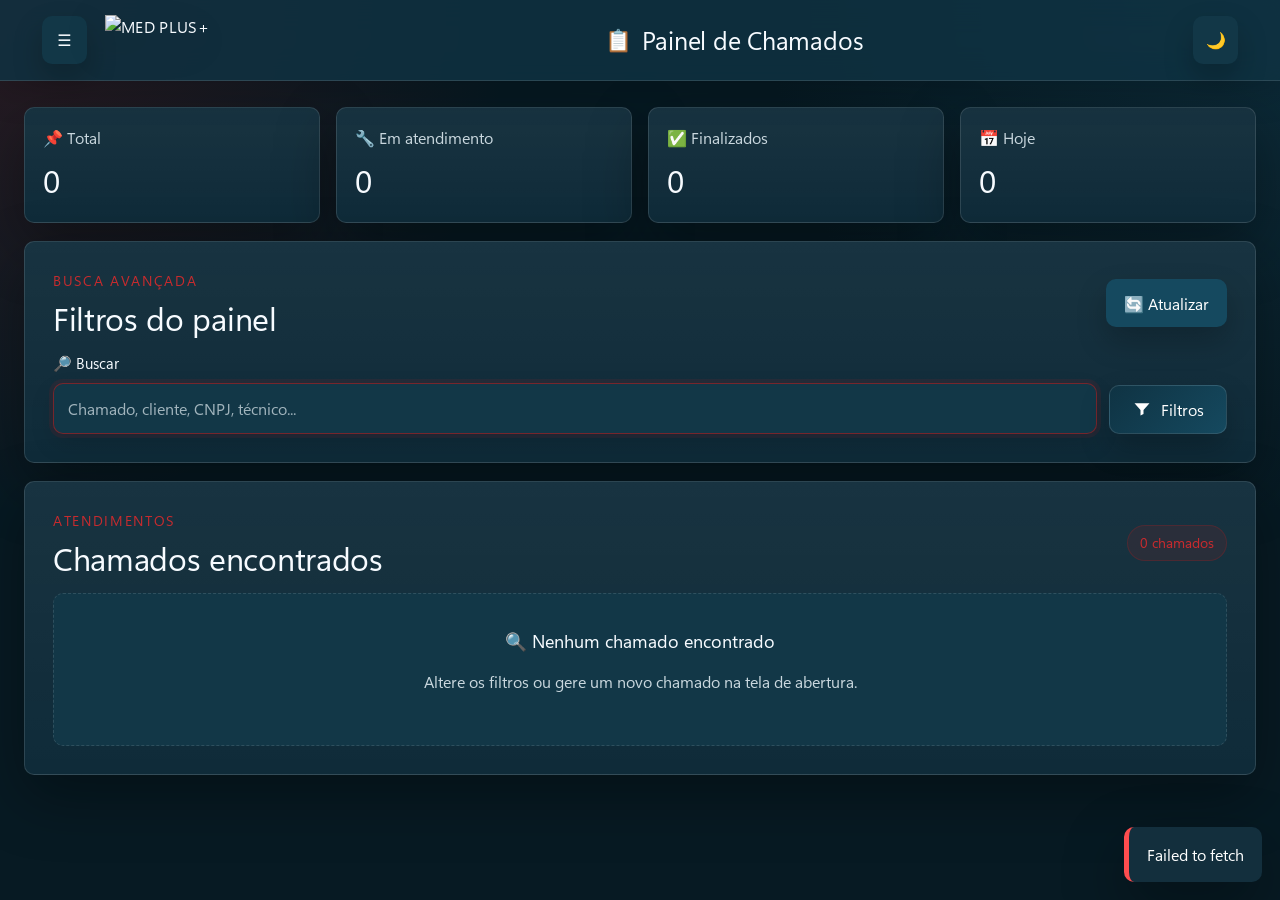
==== commit e9bb610f: "Update painel.html" ====
--- a/painel.html
+++ b/painel.html
@@ -5,7 +5,7 @@
   <meta name="viewport" content="width=device-width, initial-scale=1.0" />
   <title>MED PLUS+ | Painel de Chamados</title>
   <link rel="shortcut icon" href="https://blogger.googleusercontent.com/img/b/R29vZ2xl/AVvXsEjEnOYKhxs5CbcqMeT-HttvPM5xzM1Gk_jV-ca9KFkPjk3x4O4TxDfj8fb7TMnOSiqRZgmbYDyKocyrcpR10Oij6Fhs1WZjzoe_5eAXpLEUS4jT5cEJkkdppXi6frqBWKbQjg06WeVpSRdLx1M2m91LhE-siLnAp0raZ5mOh1l3hMmehkoLSzsHRmPF_fwx/w400-h400/favicon-chamados.png">
-  <link rel="apple-touch-icon" sizes="180x180" href="https://blogger.googleusercontent.com/img/a/AVvXsEhIT6vHtQBms5KQAUIFegwTMweZ7ldZwunqMNtuLjsyJHSIBG84BCKdmX5uCtTN_lRr8_RYeOJd6ULiCAevaAGUM20D2XXZMomDmCLtw9nS49uywVQAxeVL_zjM52g_fIIfKxKH4EGlVG0YJMAjIrGGNhIRXCR13iZgLNPu1BPaDFV1xjCp0ho0169TXNL6=s1600">
+  <link rel="apple-touch-icon" sizes="180x180" href="https://blogger.googleusercontent.com/img/a/AVvXsEgi3Apl0d1aGH7Sgdc1OXUbwQOy-n5Vpbhw9_m6-nEz-gC8ZkcPmGbwudY_R-kpgwnj9A8uEKUyyxe3MTFi7eTRhi9lgKI9nmAN2_XBYCa8NOwPxZAK1FQBvgh2HNTLo6NVAWqRQuXYECIHDy5UHLBXyFg5l4YdU__1YVtJJmyBub4fdSTCDJDDyqCy1zdU=s1600">
   <link rel="stylesheet" href="style.css" />
 </head>
 <body class="app-body page-painel">
--- a/style.css
+++ b/style.css
@@ -1,3 +1,14 @@
+@font-face {
+  font-family: "Segoe UI Variable";
+  src:
+    local("Segoe UI Variable"),
+    local("Segoe UI Variable Text"),
+    url("SegoeUIVariable.woff2") format("woff2");
+  font-weight: 300 700;
+  font-style: normal;
+  font-display: swap;
+}
+
 :root {
   --primary: #0f3343;
   --primary-2: #15495f;
@@ -17,10 +28,14 @@
   --radius: 10px;
   --radius-sm: 10px;
   --topbar-h: 76px;
-  --font-sans: system-ui, -apple-system, BlinkMacSystemFont, "Segoe UI", Roboto, "Helvetica Neue", Arial, "Noto Sans", "Liberation Sans", sans-serif, "Apple Color Emoji", "Segoe UI Emoji", "Segoe UI Symbol";
+  --font-sans: "Segoe UI Variable", "Segoe UI Variable Text", "Segoe UI", system-ui, -apple-system, BlinkMacSystemFont, Roboto, "Helvetica Neue", Arial, "Noto Sans", "Liberation Sans", sans-serif, "Apple Color Emoji", "Segoe UI Emoji", "Segoe UI Symbol";
   --font-title: var(--font-sans);
   --font-body: var(--font-sans);
-  --font-mono: ui-monospace, "SF Mono", "Roboto Mono", "Cascadia Mono", "Segoe UI Mono", Menlo, Monaco, Consolas, "Liberation Mono", "Courier New", monospace;
+  --font-mono: "Segoe UI Variable", "Segoe UI", ui-monospace, "SF Mono", "Roboto Mono", "Cascadia Mono", "Segoe UI Mono", Menlo, Monaco, Consolas, "Liberation Mono", "Courier New", monospace;
+  --font-weight-light: 300;
+  --font-weight-regular: 400;
+  --font-weight-semibold: 600;
+  --font-weight-bold: 700;
 }
 
 body.theme-light {
@@ -31,8 +46,8 @@
   --text: #102936;
   --text-soft: #58717d;
   --line: rgba(15, 51, 67, 0.14);
-  --shadow: 0 22px 60px rgba(15, 51, 67, 0.14);
-  --shadow-soft: 0 14px 30px rgba(15, 51, 67, 0.10);
+  --shadow: 0px 5px 10px rgba(15, 51, 67, 0.45);
+  --shadow-soft: 0px 5px 10px rgba(15, 51, 67, 0.30);
 }
 
 * {
@@ -52,6 +67,7 @@
   color: var(--text);
   font-family: var(--font-body);
   font-size: 1rem;
+  font-weight: var(--font-weight-regular);
   line-height: 1.55;
   text-rendering: optimizeLegibility;
   -webkit-font-smoothing: antialiased;
@@ -61,6 +77,43 @@
     radial-gradient(circle at top right, rgba(15, 51, 67, 0.72), transparent 32rem),
     var(--bg);
 }
+
+/* Base tipográfica global */
+h1,
+h2,
+h3,
+h4,
+h5,
+h6 {
+  font-family: var(--font-title);
+  letter-spacing: -0.01em;
+}
+
+h1,
+.topbar-title h1 {
+  font-weight: var(--font-weight-bold);
+}
+
+h2,
+h3,
+.hero-card h2,
+.section-heading h2,
+.modal-header h2,
+.print-title h2 {
+  font-weight: var(--font-weight-semibold);
+}
+
+p {
+  font-weight: var(--font-weight-regular);
+  font-size: 1rem;
+  line-height: 1.6;
+}
+
+.light {
+  font-weight: var(--font-weight-light);
+  color: var(--text-soft);
+}
+
 
 button,
 input,
@@ -105,7 +158,7 @@
   align-items: center;
   gap: 10px;
   font-family: var(--font-title);
-  font-weight: 800;
+  font-weight: var(--font-weight-bold);
   letter-spacing: 0.02em;
 }
 
@@ -161,7 +214,7 @@
   margin: 0;
   font-family: var(--font-title);
   font-size: clamp(1.05rem, 2.4vw, 1.55rem);
-  font-weight: 800;
+  font-weight: var(--font-weight-bold);
 }
 
 .title-icon {
@@ -244,7 +297,7 @@
   text-transform: uppercase;
   font-family: var(--font-title);
   font-size: 0.75rem;
-  font-weight: 800;
+  font-weight: var(--font-weight-bold);
   letter-spacing: 0.12em;
 }
 
@@ -329,7 +382,7 @@
   background: rgba(166, 30, 32, 0.14);
   color: var(--danger-2);
   border: 1px solid rgba(166, 30, 32, 0.28);
-  font-weight: 800;
+  font-weight: var(--font-weight-bold);
   font-family: var(--font-title);
   white-space: nowrap;
 }
@@ -370,7 +423,7 @@
   color: #fff;
   cursor: pointer;
   font-family: var(--font-title);
-  font-weight: 800;
+  font-weight: var(--font-weight-bold);
   background: linear-gradient(135deg, var(--primary), var(--primary-2));
   box-shadow: var(--shadow-soft);
   transition: transform 0.2s ease, box-shadow 0.2s ease, background 0.2s ease;
@@ -439,7 +492,7 @@
   box-shadow: inset 0 1px 0 rgba(255, 255, 255, 0.04), 0 10px 20px rgba(0, 0, 0, 0.08);
   cursor: pointer;
   font-family: var(--font-title);
-  font-weight: 800;
+  font-weight: var(--font-weight-bold);
   text-align: left;
   transition: border 0.2s ease, box-shadow 0.2s ease, transform 0.2s ease, background 0.2s ease;
 }
@@ -486,7 +539,7 @@
   cursor: pointer;
   font-family: var(--font-title);
   font-size: 1rem;
-  font-weight: 800;
+  font-weight: var(--font-weight-bold);
   background: linear-gradient(135deg, var(--danger), var(--danger-2));
   box-shadow: var(--shadow-soft);
 }
@@ -502,7 +555,7 @@
   color: var(--text-soft);
   font-family: var(--font-title);
   font-size: 0.875rem;
-  font-weight: 800;
+  font-weight: var(--font-weight-bold);
 }
 
 .date-period-grid {
@@ -529,7 +582,7 @@
 .field label,
 .inline-heading label {
   color: var(--text);
-  font-weight: 800;
+  font-weight: var(--font-weight-bold);
   font-family: var(--font-title);
   font-size: 0.88rem;
 }
@@ -544,7 +597,7 @@
   border-radius: 10px;
   outline: none;
   padding: 13px 14px;
-  box-shadow: inset 0 1px 0 rgba(255, 255, 255, 0.04), 0 10px 20px rgba(0, 0, 0, 0.08);
+  box-shadow: inset 0 1px 0 rgba(255, 255, 255, 0.20), 0 10px 20px rgba(0, 0, 0, 0.08);
   transition: border 0.2s ease, box-shadow 0.2s ease, transform 0.2s ease;
 }
 
@@ -619,7 +672,7 @@
   padding: 12px 18px;
   color: var(--text);
   cursor: pointer;
-  font-weight: 800;
+  font-weight: var(--font-weight-bold);
   font-family: var(--font-title);
   transition: transform 0.2s ease, box-shadow 0.2s ease, opacity 0.2s ease;
   box-shadow: var(--shadow-soft);
@@ -888,7 +941,7 @@
 
 .metric-card span {
   color: var(--text-soft);
-  font-weight: 700;
+  font-weight: var(--font-weight-bold);
 }
 
 .metric-card strong {
@@ -942,7 +995,7 @@
 .call-title-tecnico {
   color: var(--text-soft);
   font-size: 0.95rem;
-  font-weight: 800;
+  font-weight: var(--font-weight-bold);
 }
 
 .call-card .client {
@@ -980,7 +1033,7 @@
   cursor: pointer;
   font-family: var(--font-title);
   font-size: 0.76rem;
-  font-weight: 800;
+  font-weight: var(--font-weight-bold);
   box-shadow: var(--shadow-soft);
   transition: transform 0.2s ease, background 0.2s ease, border-color 0.2s ease;
 }
@@ -1050,7 +1103,7 @@
   color: #fff;
   background: var(--primary-2);
   font-size: 0.78rem;
-  font-weight: 800;
+  font-weight: var(--font-weight-bold);
   white-space: nowrap;
 }
 
@@ -1219,7 +1272,7 @@
 
 .print-support span {
   font-size: 0.78rem;
-  font-weight: 800;
+  font-weight: var(--font-weight-bold);
   letter-spacing: 0.08em;
   text-transform: uppercase;
   opacity: 0.86;
@@ -1227,7 +1280,7 @@
 
 .print-support strong {
   font-size: 1rem;
-  font-weight: 800;
+  font-weight: var(--font-weight-bold);
 }
 
 .whatsapp-symbol {
@@ -1432,8 +1485,9 @@
 }
 
 
-/* Tipografia nativa e usabilidade para técnicos em campo
-   - system-ui: San Francisco no iOS/macOS, Roboto no Android, Segoe UI no Windows.
+/* Tipografia do projeto
+   - Segoe UI Variable como fonte principal, com fallback para fontes nativas do sistema.
+   - Mantém tamanhos em rem/clamp para preservar a responsividade no Desktop e Mobile.
    - Mínimo de 16px para leitura e 14px apenas para metadados.
    - Alvos de toque com no mínimo 48px de altura. */
 body,
@@ -1443,6 +1497,7 @@
 textarea {
   font-family: var(--font-body);
   font-size: 1rem;
+  font-weight: var(--font-weight-regular);
   line-height: 1.45;
 }
 
@@ -2354,7 +2409,7 @@
     margin-bottom: 3mm !important;
     color: #111 !important;
     font-size: 10px !important;
-    font-weight: 800 !important;
+    font-weight: var(--font-weight-bold) !important;
   }
 
   .print-page-photos .fotos-preview {
@@ -2473,7 +2528,7 @@
   margin: 0 0 10px;
   color: var(--text);
   font-family: var(--font-title);
-  font-weight: 800;
+  font-weight: var(--font-weight-bold);
   letter-spacing: 0.02em;
 }
 
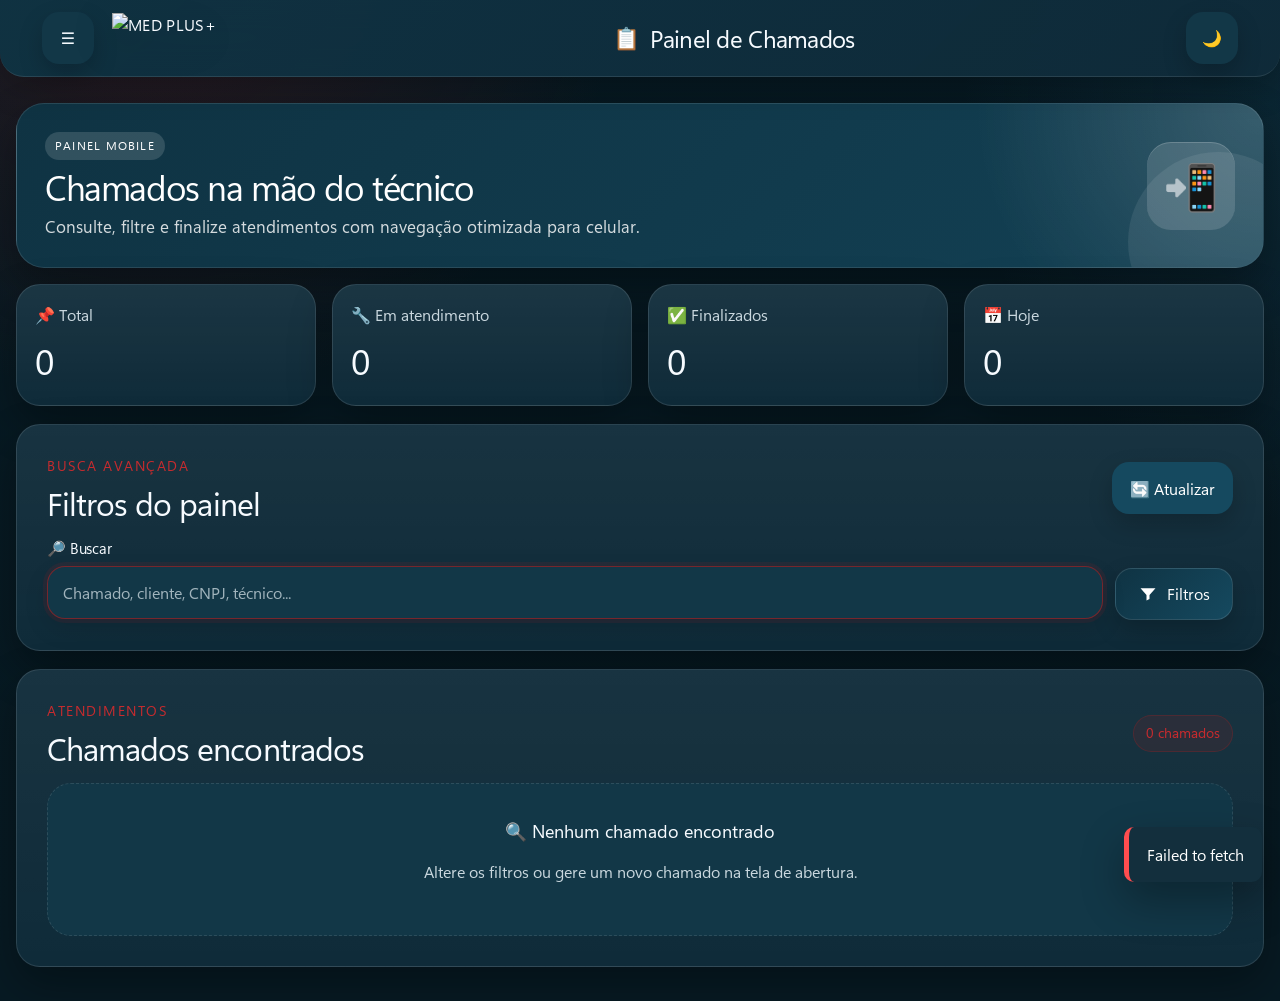
==== commit fd8e1145: "Add files via upload" ====
--- a/painel.html
+++ b/painel.html
@@ -2,8 +2,15 @@
 <html lang="pt-BR">
 <head>
   <meta charset="UTF-8" />
-  <meta name="viewport" content="width=device-width, initial-scale=1.0" />
+  <meta name="viewport" content="width=device-width, initial-scale=1.0, viewport-fit=cover" />
   <title>MED PLUS+ | Painel de Chamados</title>
+  <meta name="theme-color" content="#071a23" />
+  <meta name="color-scheme" content="dark light" />
+  <meta name="mobile-web-app-capable" content="yes" />
+  <meta name="apple-mobile-web-app-capable" content="yes" />
+  <meta name="apple-mobile-web-app-status-bar-style" content="black-translucent" />
+  <meta name="apple-mobile-web-app-title" content="MED PLUS+" />
+  <link rel="manifest" href="manifest.webmanifest" />
   <link rel="shortcut icon" href="https://blogger.googleusercontent.com/img/b/R29vZ2xl/AVvXsEjEnOYKhxs5CbcqMeT-HttvPM5xzM1Gk_jV-ca9KFkPjk3x4O4TxDfj8fb7TMnOSiqRZgmbYDyKocyrcpR10Oij6Fhs1WZjzoe_5eAXpLEUS4jT5cEJkkdppXi6frqBWKbQjg06WeVpSRdLx1M2m91LhE-siLnAp0raZ5mOh1l3hMmehkoLSzsHRmPF_fwx/w400-h400/favicon-chamados.png">
   <link rel="apple-touch-icon" sizes="180x180" href="https://blogger.googleusercontent.com/img/a/AVvXsEgi3Apl0d1aGH7Sgdc1OXUbwQOy-n5Vpbhw9_m6-nEz-gC8ZkcPmGbwudY_R-kpgwnj9A8uEKUyyxe3MTFi7eTRhi9lgKI9nmAN2_XBYCa8NOwPxZAK1FQBvgh2HNTLo6NVAWqRQuXYECIHDy5UHLBXyFg5l4YdU__1YVtJJmyBub4fdSTCDJDDyqCy1zdU=s1600">
   <link rel="stylesheet" href="style.css" />
@@ -57,6 +64,15 @@
   </header>
 
   <main class="painel-shell">
+    <section class="app-hero app-hero-painel animate-in" aria-label="Resumo do painel">
+      <div>
+        <span class="app-kicker">PAINEL MOBILE</span>
+        <h2>Chamados na mão do técnico</h2>
+        <p>Consulte, filtre e finalize atendimentos com navegação otimizada para celular.</p>
+      </div>
+      <div class="app-hero-icon" aria-hidden="true">📲</div>
+    </section>
+
     <section class="dashboard-row animate-in">
       <article class="metric-card">
         <span>📌 Total</span>
@@ -309,6 +325,17 @@
     </form>
   </dialog>
 
+  <nav class="app-bottom-nav" aria-label="Navegação principal do aplicativo">
+    <!--- <a class="app-tab" href="index.html">
+      <span class="app-tab-icon" aria-hidden="true">➕</span>
+      <strong>Novo</strong>
+    </a> -->
+    <a class="app-tab active" href="painel.html" aria-current="page">
+      <span class="app-tab-icon" aria-hidden="true">📋</span>
+      <strong>Painel</strong>
+    </a>
+  </nav>
+
   <div id="toast" class="toast" role="status" aria-live="polite"></div>
 
   <script src="script.js"></script>
--- a/style.css
+++ b/style.css
@@ -597,7 +597,7 @@
   border-radius: 10px;
   outline: none;
   padding: 13px 14px;
-  box-shadow: inset 0 1px 0 rgba(255, 255, 255, 0.20), 0 10px 20px rgba(0, 0, 0, 0.08);
+  box-shadow: inset 0 1px 0 rgba(255, 255, 255, 0.04), 0 10px 20px rgba(0, 0, 0, 0.08);
   transition: border 0.2s ease, box-shadow 0.2s ease, transform 0.2s ease;
 }
 
@@ -2698,3 +2698,677 @@
     grid-column: 1 / -1;
   }
 }
+
+
+/* =========================================================
+   MED PLUS+ | EXPERIÊNCIA VISUAL DE APLICATIVO
+   Mantém HTML/CSS/JS, melhora sensação de app, mobile first,
+   áreas seguras iOS/Android, tipografia e navegação inferior.
+   Este bloco é apenas para tela; a impressão/PDF permanece intacta.
+   ========================================================= */
+
+@media screen {
+  :root {
+    --app-header-h: 72px;
+    --app-bottom-nav-h: 78px;
+    --app-page-pad: clamp(14px, 3.4vw, 28px);
+    --app-card-radius: 24px;
+    --app-field-radius: 18px;
+    --app-pill-radius: 999px;
+    --shadow: 0 18px 44px rgba(0, 0, 0, 0.32);
+    --shadow-soft: 0 10px 24px rgba(0, 0, 0, 0.20);
+    --shadow-field: inset 0 1px 0 rgba(255, 255, 255, 0.06), 0 8px 18px rgba(0, 0, 0, 0.10);
+  }
+
+  body.theme-light {
+    --shadow: 0 16px 38px rgba(15, 51, 67, 0.16);
+    --shadow-soft: 0 9px 22px rgba(15, 51, 67, 0.12);
+    --shadow-field: inset 0 1px 0 rgba(255, 255, 255, 0.80), 0 8px 18px rgba(15, 51, 67, 0.08);
+  }
+
+  html {
+    min-height: 100%;
+    background: var(--bg);
+  }
+
+  body.app-body {
+    min-height: 100dvh;
+    overflow-x: hidden;
+    background:
+      radial-gradient(circle at 12% -8%, rgba(166, 30, 32, 0.24), transparent 30rem),
+      radial-gradient(circle at 110% 10%, rgba(51, 153, 204, 0.14), transparent 28rem),
+      linear-gradient(180deg, color-mix(in srgb, var(--bg), #000 5%), var(--bg));
+  }
+
+  body.theme-light.app-body {
+    background:
+      radial-gradient(circle at 10% -6%, rgba(166, 30, 32, 0.11), transparent 28rem),
+      radial-gradient(circle at 108% 0%, rgba(15, 51, 67, 0.12), transparent 28rem),
+      linear-gradient(180deg, #f7fafc, var(--bg));
+  }
+
+  .topbar,
+  .painel-topbar {
+    min-height: calc(var(--app-header-h) + env(safe-area-inset-top));
+    padding: calc(12px + env(safe-area-inset-top)) clamp(14px, 4vw, 42px) 12px;
+    border-bottom: 1px solid color-mix(in srgb, var(--line), transparent 12%);
+    border-radius: 0 0 24px 24px;
+    background:
+      linear-gradient(135deg, color-mix(in srgb, var(--primary), transparent 4%), color-mix(in srgb, var(--surface), transparent 2%));
+    box-shadow: 0 12px 32px rgba(0, 0, 0, 0.20);
+  }
+
+  body.theme-light .topbar,
+  body.theme-light .painel-topbar {
+    background: rgba(255, 255, 255, 0.92);
+    box-shadow: 0 10px 28px rgba(15, 51, 67, 0.11);
+  }
+
+  .topbar-title h1 {
+    font-size: clamp(1.05rem, 2.2vw, 1.5rem);
+    letter-spacing: -0.03em;
+  }
+
+  .brand-logo-img {
+    height: 50px;
+    max-width: 196px;
+  }
+
+  .page-shell,
+  .painel-shell {
+    width: min(1180px, calc(100% - 28px));
+    margin-top: clamp(14px, 3vw, 26px);
+  }
+
+  .page-painel .painel-shell {
+    width: min(1420px, calc(100% - 32px));
+  }
+
+  .app-hero {
+    display: grid;
+    grid-template-columns: minmax(0, 1fr) auto;
+    align-items: center;
+    gap: 18px;
+    margin-bottom: 16px;
+    padding: clamp(18px, 4vw, 28px);
+    border: 1px solid color-mix(in srgb, var(--line), transparent 10%);
+    border-radius: 28px;
+    color: #fff;
+    background:
+      radial-gradient(circle at top right, rgba(255, 255, 255, 0.16), transparent 18rem),
+      linear-gradient(135deg, var(--primary), color-mix(in srgb, var(--primary-2), #000 12%));
+    box-shadow: var(--shadow);
+    overflow: hidden;
+    position: relative;
+  }
+
+  .app-hero::after {
+    content: "";
+    position: absolute;
+    inset: auto -45px -65px auto;
+    width: 180px;
+    height: 180px;
+    border-radius: 50%;
+    background: rgba(255, 255, 255, 0.08);
+    pointer-events: none;
+  }
+
+  .app-kicker {
+    display: inline-flex;
+    align-items: center;
+    min-height: 28px;
+    margin-bottom: 8px;
+    padding: 5px 10px;
+    border-radius: var(--app-pill-radius);
+    color: #fff;
+    background: rgba(255, 255, 255, 0.14);
+    font-family: var(--font-title);
+    font-size: 0.76rem;
+    font-weight: var(--font-weight-bold);
+    letter-spacing: 0.1em;
+    text-transform: uppercase;
+  }
+
+  .app-hero h2 {
+    margin: 0;
+    font-family: var(--font-title);
+    font-size: clamp(1.35rem, 3.5vw, 2.2rem);
+    line-height: 1.08;
+    letter-spacing: -0.04em;
+  }
+
+  .app-hero p {
+    max-width: 680px;
+    margin: 8px 0 0;
+    color: rgba(255, 255, 255, 0.82);
+    font-size: clamp(0.96rem, 2vw, 1.05rem);
+    line-height: 1.5;
+  }
+
+  .app-hero-icon {
+    width: clamp(58px, 11vw, 88px);
+    height: clamp(58px, 11vw, 88px);
+    display: grid;
+    place-items: center;
+    border-radius: 24px;
+    font-size: clamp(1.75rem, 5vw, 2.8rem);
+    background: rgba(255, 255, 255, 0.14);
+    box-shadow: inset 0 1px 0 rgba(255, 255, 255, 0.18);
+  }
+
+  .form-card,
+  .admin-card,
+  .filters-card,
+  .calls-section,
+  .metric-card,
+  .call-card,
+  .hero-card,
+  .empty-state {
+    border-radius: var(--app-card-radius);
+    border-color: color-mix(in srgb, var(--line), transparent 8%);
+  }
+
+  .form-card,
+  .admin-card,
+  .filters-card,
+  .calls-section {
+    padding: clamp(18px, 3.6vw, 30px);
+  }
+
+  .section-heading {
+    align-items: center;
+  }
+
+  .section-heading h2 {
+    letter-spacing: -0.03em;
+  }
+
+  .eyebrow {
+    letter-spacing: 0.11em;
+  }
+
+  .field {
+    gap: 7px;
+  }
+
+  .field label,
+  .inline-heading label {
+    font-size: 0.94rem;
+    letter-spacing: -0.01em;
+  }
+
+  .field input,
+  .field select,
+  .field textarea,
+  .date-filter-toggle {
+    min-height: 52px;
+    border-radius: var(--app-field-radius);
+    padding: 14px 15px;
+    box-shadow: var(--shadow-field);
+  }
+
+  .field textarea {
+    min-height: 128px;
+    line-height: 1.5;
+  }
+
+  .field input:focus,
+  .field select:focus,
+  .field textarea:focus {
+    transform: translateY(-1px);
+  }
+
+  .btn,
+  .filter-toggle-btn,
+  .date-quick-btn,
+  .theme-toggle,
+  .icon-btn {
+    min-height: 52px;
+    border-radius: 17px;
+  }
+
+  .btn {
+    padding-inline: 18px;
+  }
+
+  .theme-toggle,
+  .icon-btn {
+    width: 52px;
+  }
+
+  .badge,
+  .status-pill,
+  .details-toggle {
+    border-radius: var(--app-pill-radius);
+  }
+
+  .equipamentos-block,
+  .signature-card,
+  .photo-card,
+  .admin-table-wrap,
+  .date-filter-panel {
+    border-radius: var(--app-field-radius);
+  }
+
+  .equipamento-row {
+    border-radius: 18px;
+    padding: 12px;
+  }
+
+  .equipamento-row input {
+    min-height: 50px;
+    border-radius: 15px;
+  }
+
+  .calls-list {
+    gap: 18px;
+  }
+
+  .call-card {
+    padding: 18px;
+    position: relative;
+  }
+
+  .call-card::before {
+    content: "";
+    position: absolute;
+    inset: 0 auto 0 0;
+    width: 4px;
+    border-radius: 24px 0 0 24px;
+    background: linear-gradient(180deg, var(--danger), var(--danger-2));
+    opacity: 0.85;
+  }
+
+  .call-card h3 {
+    letter-spacing: -0.02em;
+  }
+
+  .metric-card {
+    min-height: 112px;
+    display: grid;
+    align-content: center;
+    background:
+      linear-gradient(180deg, rgba(255, 255, 255, 0.05), transparent),
+      var(--surface);
+  }
+
+  .metric-card strong {
+    font-size: clamp(1.8rem, 4vw, 2.25rem);
+    letter-spacing: -0.04em;
+  }
+
+  .modal-os {
+    border-radius: 28px;
+  }
+
+  .app-bottom-nav {
+    display: none;
+  }
+}
+
+@media screen and (max-width: 1100px) {
+  .page-shell,
+  .painel-shell,
+  .page-painel .painel-shell {
+    width: calc(100% - 24px);
+  }
+
+  .calls-list {
+    grid-template-columns: 1fr;
+  }
+
+  .dashboard-row {
+    grid-template-columns: repeat(4, minmax(138px, 1fr));
+  }
+}
+
+@media screen and (max-width: 760px) {
+  body.app-body {
+    padding-bottom: calc(var(--app-bottom-nav-h) + env(safe-area-inset-bottom) + 18px);
+  }
+
+  .topbar,
+  .painel-topbar {
+    grid-template-columns: auto 1fr auto;
+    gap: 10px;
+    min-height: calc(64px + env(safe-area-inset-top));
+    padding: calc(10px + env(safe-area-inset-top)) 12px 10px;
+    border-radius: 0 0 22px 22px;
+  }
+
+  .topbar .brand-logo-link,
+  .painel-topbar .brand-logo-link {
+    min-width: 0;
+  }
+
+  .topbar .brand-logo-img,
+  .painel-topbar .brand-logo-img {
+    height: 34px;
+    max-width: 116px;
+  }
+
+  .topbar-title {
+    min-width: 0;
+    justify-content: center;
+  }
+
+  .topbar-title h1 {
+    max-width: 100%;
+    overflow: hidden;
+    font-size: 0.98rem;
+    text-overflow: ellipsis;
+    white-space: nowrap;
+  }
+
+  .title-icon {
+    display: none;
+  }
+
+  .topbar-actions {
+    gap: 8px;
+  }
+
+  .theme-toggle,
+  .icon-btn {
+    width: 46px;
+    min-height: 46px;
+    height: 46px;
+    border-radius: 15px;
+  }
+
+  .page-shell,
+  .painel-shell,
+  .page-painel .painel-shell {
+    width: 100%;
+    margin: 0;
+    padding: 12px 12px 0;
+  }
+
+  .app-hero {
+    margin: 4px 0 12px;
+    padding: 18px;
+    border-radius: 24px;
+  }
+
+  .app-hero-icon {
+    width: 58px;
+    height: 58px;
+    border-radius: 18px;
+    font-size: 1.85rem;
+  }
+
+  .app-hero h2 {
+    font-size: 1.34rem;
+  }
+
+  .app-hero p {
+    font-size: 0.94rem;
+  }
+
+  .form-card,
+  .admin-card,
+  .filters-card,
+  .calls-section {
+    border-radius: 24px;
+    padding: 18px 14px;
+  }
+
+  .admin-card {
+    margin-top: 14px;
+  }
+
+  .section-heading,
+  .section-heading.compact {
+    display: grid;
+    grid-template-columns: minmax(0, 1fr) auto;
+    align-items: center;
+    gap: 12px;
+    margin-bottom: 16px;
+  }
+
+  .section-heading h2 {
+    font-size: 1.18rem;
+  }
+
+  .section-heading .badge,
+  .section-heading.compact .btn {
+    justify-self: end;
+  }
+
+  .grid-form,
+  .os-grid,
+  .filters-grid,
+  .filters-grid-advanced,
+  .admin-toolbar,
+  .date-period-grid,
+  .call-info,
+  .call-contact-grid,
+  .signature-grid {
+    grid-template-columns: 1fr !important;
+  }
+
+  .page-abertura .grid-form > .field,
+  .page-abertura .grid-form > .field-wide,
+  .page-abertura .grid-form > .field-full,
+  .page-abertura .grid-form > .abertura-full-row,
+  .page-abertura .grid-form > .abertura-half-row {
+    grid-column: 1 / -1 !important;
+  }
+
+  .field input,
+  .field select,
+  .field textarea,
+  .date-filter-toggle {
+    min-height: 54px;
+    border-radius: 17px;
+    font-size: 1rem;
+  }
+
+  .field textarea {
+    min-height: 118px;
+  }
+
+  .inline-heading {
+    display: grid;
+    grid-template-columns: 1fr;
+    align-items: stretch;
+  }
+
+  .inline-heading .btn {
+    width: 100%;
+  }
+
+  .equipamento-row {
+    grid-template-columns: 1fr !important;
+    gap: 10px;
+  }
+
+  .remove-equip-btn {
+    width: 100%;
+    border-radius: 16px;
+  }
+
+  .dashboard-row {
+    display: grid;
+    grid-auto-flow: column;
+    grid-auto-columns: minmax(142px, 44vw);
+    grid-template-columns: none !important;
+    gap: 12px;
+    margin: 0 -12px 14px;
+    padding: 0 12px 4px;
+    overflow-x: auto;
+    scroll-snap-type: x mandatory;
+    scrollbar-width: none;
+  }
+
+  .dashboard-row::-webkit-scrollbar {
+    display: none;
+  }
+
+  .metric-card {
+    min-height: 102px;
+    padding: 16px;
+    scroll-snap-align: start;
+  }
+
+  .filters-search-row {
+    grid-template-columns: 1fr;
+  }
+
+  .filter-toggle-btn,
+  .date-filter-toggle,
+  .btn {
+    width: 100%;
+  }
+
+  .calls-section .section-heading.compact {
+    grid-template-columns: 1fr;
+  }
+
+  .calls-section .badge {
+    justify-self: start;
+  }
+
+  .call-card {
+    padding: 16px 15px 16px 17px;
+  }
+
+  .call-card-header {
+    display: grid;
+    grid-template-columns: 1fr auto;
+    align-items: start;
+  }
+
+  .call-actions,
+  .form-actions,
+  .modal-actions {
+    display: grid;
+    grid-template-columns: 1fr;
+  }
+
+  .call-actions .btn,
+  .form-actions .btn,
+  .form-actions a,
+  .modal-actions .btn {
+    width: 100%;
+  }
+
+  .admin-table-wrap {
+    border-radius: 18px;
+  }
+
+  .toast {
+    left: 12px;
+    right: 12px;
+    bottom: calc(var(--app-bottom-nav-h) + env(safe-area-inset-bottom) + 20px);
+    max-width: none;
+    border-radius: 18px;
+  }
+
+  .footer {
+    padding-bottom: 18px;
+    font-size: 0.82rem;
+  }
+
+  .app-bottom-nav {
+    position: fixed;
+    left: 12px;
+    right: 12px;
+    bottom: calc(10px + env(safe-area-inset-bottom));
+    z-index: 70;
+    min-height: var(--app-bottom-nav-h);
+    display: grid;
+    grid-template-columns: repeat(2, minmax(0, 1fr));
+    gap: 8px;
+    padding: 9px;
+    border: 1px solid color-mix(in srgb, var(--line), transparent 10%);
+    border-radius: 24px;
+    background: color-mix(in srgb, var(--surface), transparent 8%);
+    box-shadow: 0 18px 44px rgba(0, 0, 0, 0.32);
+    backdrop-filter: blur(18px);
+  }
+
+  body.theme-light .app-bottom-nav {
+    background: rgba(255, 255, 255, 0.92);
+    box-shadow: 0 16px 36px rgba(15, 51, 67, 0.18);
+  }
+
+  .app-tab {
+    min-width: 0;
+    min-height: 58px;
+    display: grid;
+    place-items: center;
+    align-content: center;
+    gap: 3px;
+    border-radius: 18px;
+    color: var(--text-soft);
+    font-family: var(--font-title);
+    font-weight: var(--font-weight-bold);
+    text-align: center;
+    transition: transform 0.2s ease, background 0.2s ease, color 0.2s ease;
+    touch-action: manipulation;
+  }
+
+  .app-tab-icon {
+    font-size: 1.2rem;
+    line-height: 1;
+  }
+
+  .app-tab strong {
+    font-size: 0.78rem;
+    line-height: 1;
+  }
+
+  .app-tab.active {
+    color: #fff;
+    background: linear-gradient(135deg, var(--danger), var(--danger-2));
+    box-shadow: 0 10px 24px rgba(166, 30, 32, 0.24);
+  }
+
+  .app-tab:active {
+    transform: scale(0.98);
+  }
+
+  .modal-os {
+    width: 100%;
+    height: 100dvh;
+    max-height: 100dvh;
+    border-radius: 0;
+  }
+
+  .print-area,
+  .modal-header,
+  .modal-actions {
+    padding: 14px;
+  }
+}
+
+@media screen and (max-width: 420px) {
+  .app-hero {
+    grid-template-columns: 1fr;
+  }
+
+  .app-hero-icon {
+    justify-self: start;
+  }
+
+  .section-heading,
+  .section-heading.compact {
+    grid-template-columns: 1fr;
+  }
+
+  .section-heading .badge,
+  .section-heading.compact .btn {
+    justify-self: start;
+    width: 100%;
+  }
+
+  .dashboard-row {
+    grid-auto-columns: minmax(132px, 58vw);
+  }
+
+  .topbar-title h1 {
+    font-size: 0.94rem;
+  }
+}
+
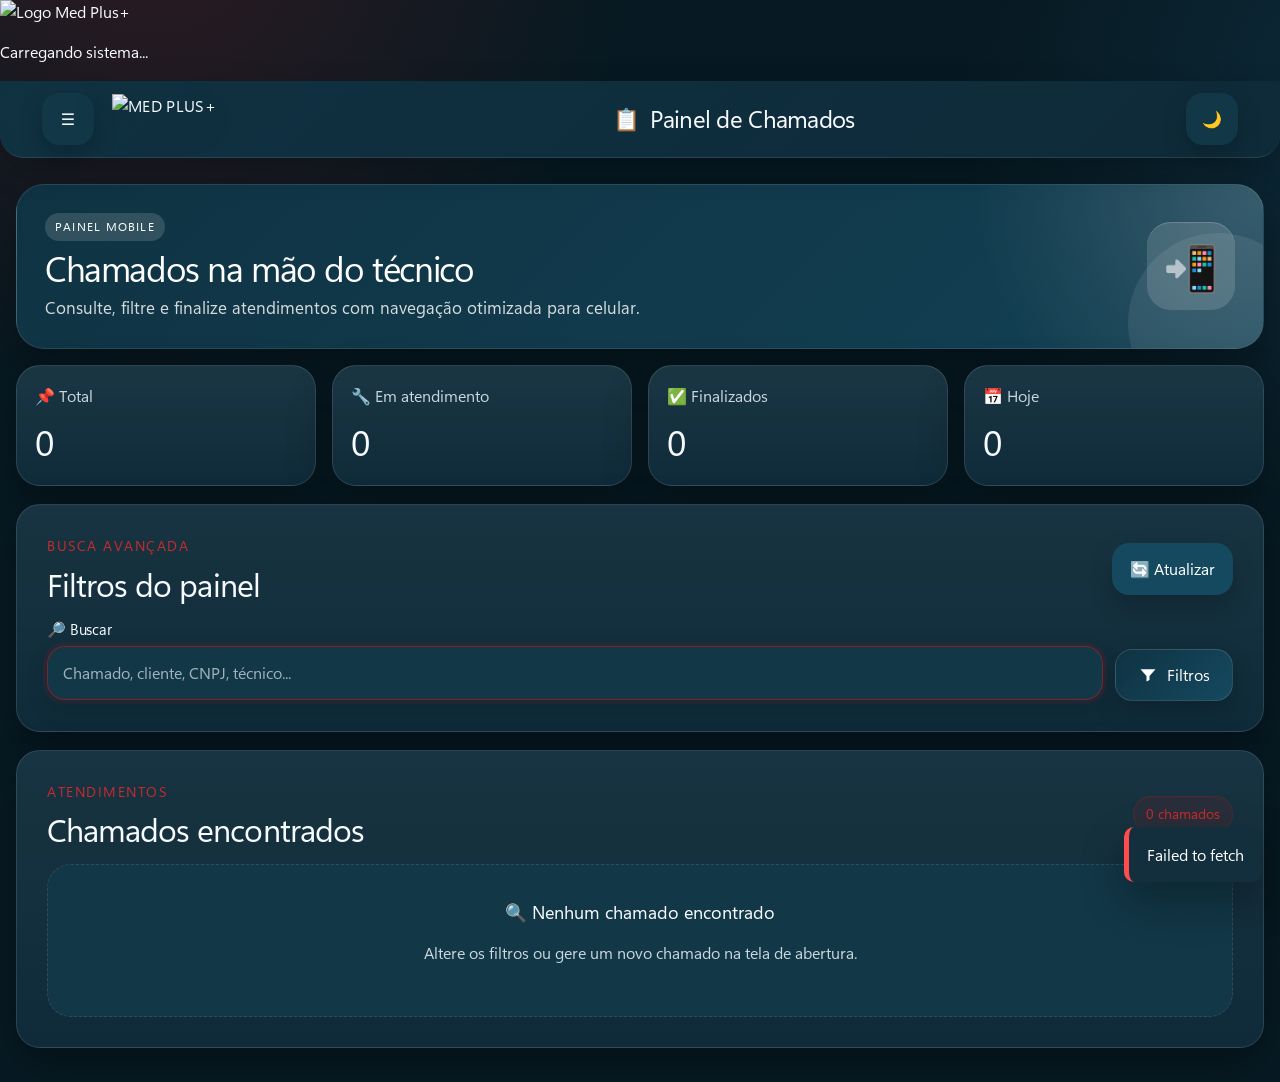
==== commit d20159b2: "Update painel.html" ====
--- a/painel.html
+++ b/painel.html
@@ -16,6 +16,16 @@
   <link rel="stylesheet" href="style.css" />
 </head>
 <body class="app-body page-painel">
+
+  <!-- Camada de Carregamento -->
+    <div id="preloader" aria-hidden="true">
+        <div class="loader-content">
+            <img src="https://blogger.googleusercontent.com/img/b/R29vZ2xl/AVvXsEgywsdWKH6rlDURrDoENalBtkXnhxike5bP4lesilVl-vBhsPrYmIIDLESb8VpR1e6AcRyxgXcyW8snNH4tSyIaJmTizACfOeqQYUjoaXhPE0MmMlHigietjYjKFLpEx5lccR3l10Q5RBwQMNBG8ENz6rAsMubobIyLRZa5DOLpWFtkMEH0Bx8_2LPVZFmb/s16000/logotipo-med-plus2025-1.png" alt="Logo Med Plus+">
+            <div class="spinner"></div>
+            <p>Carregando sistema...</p>
+        </div>
+    </div>
+  
   <aside id="sidebar" class="sidebar">
     <div class="sidebar-brand">
       <a class="brand brand-logo-link" href="#" aria-label="MED PLUS+ - Abertura de Chamados">
